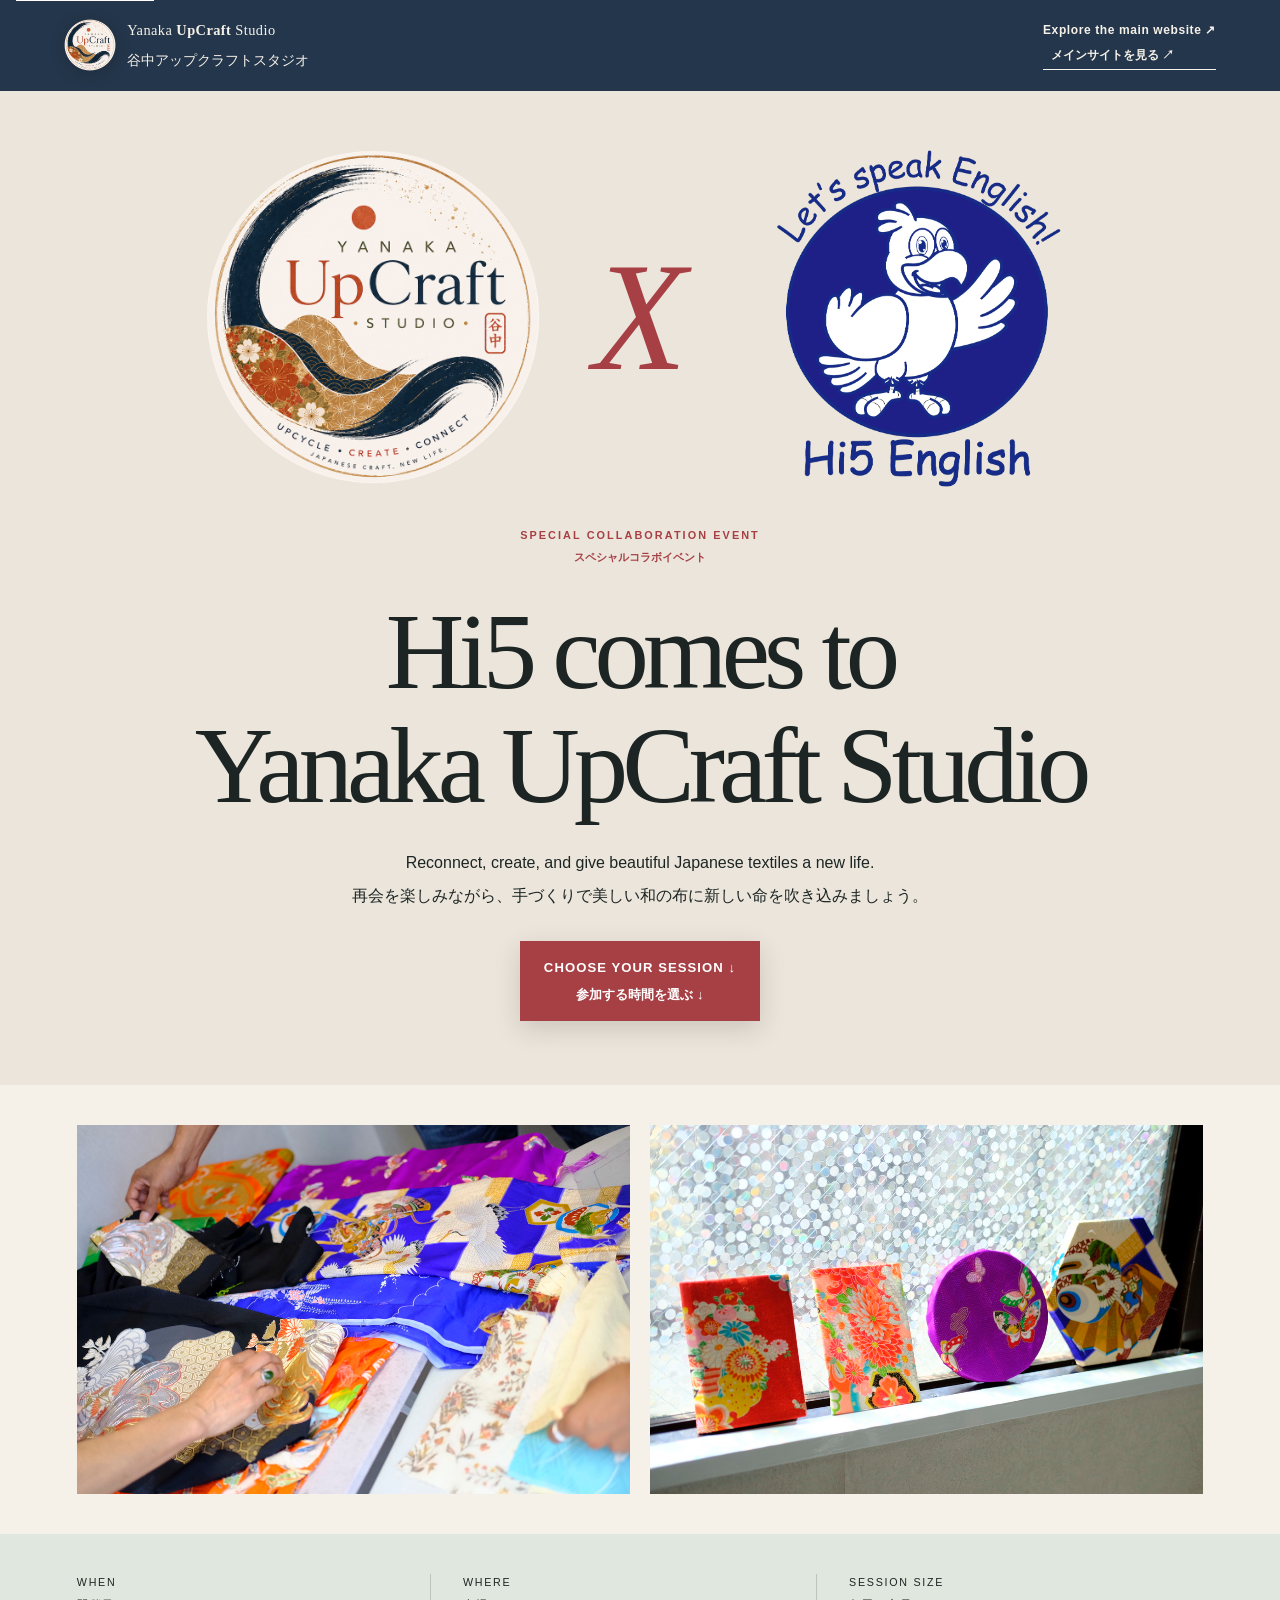
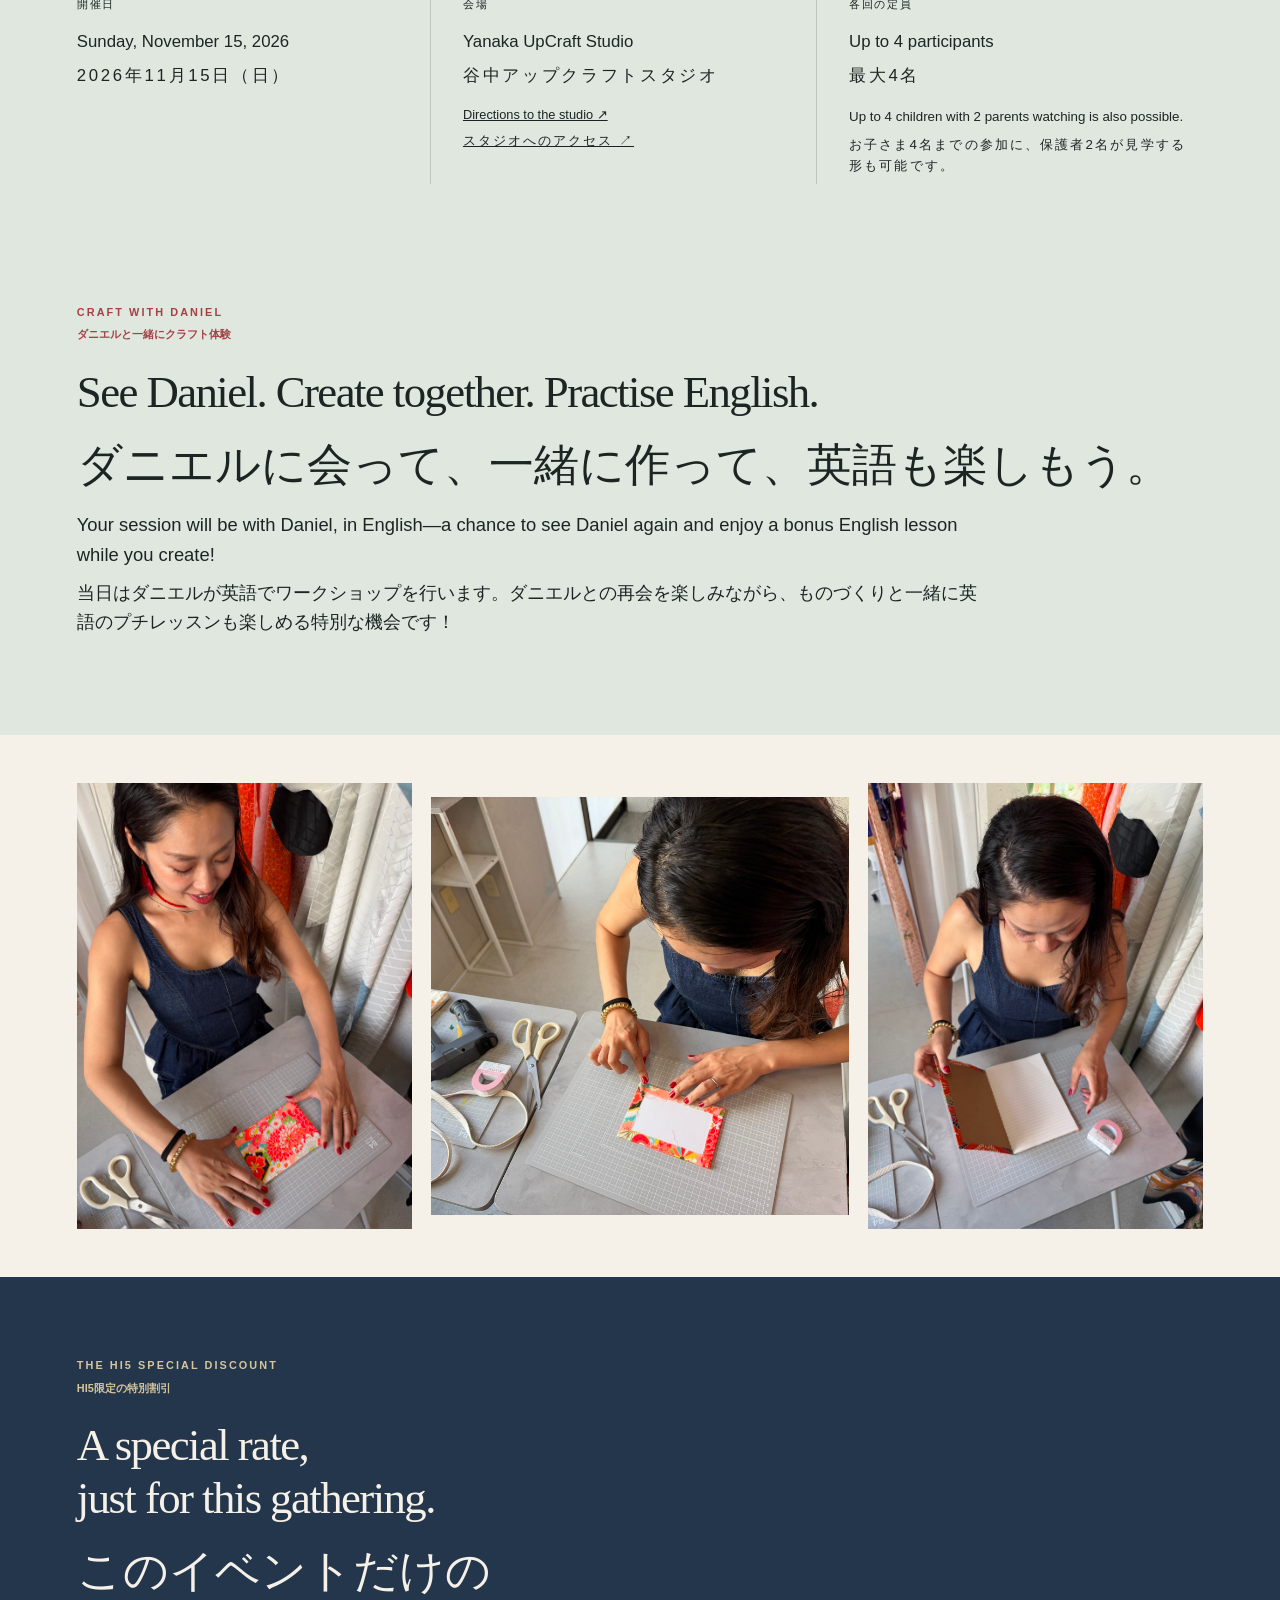
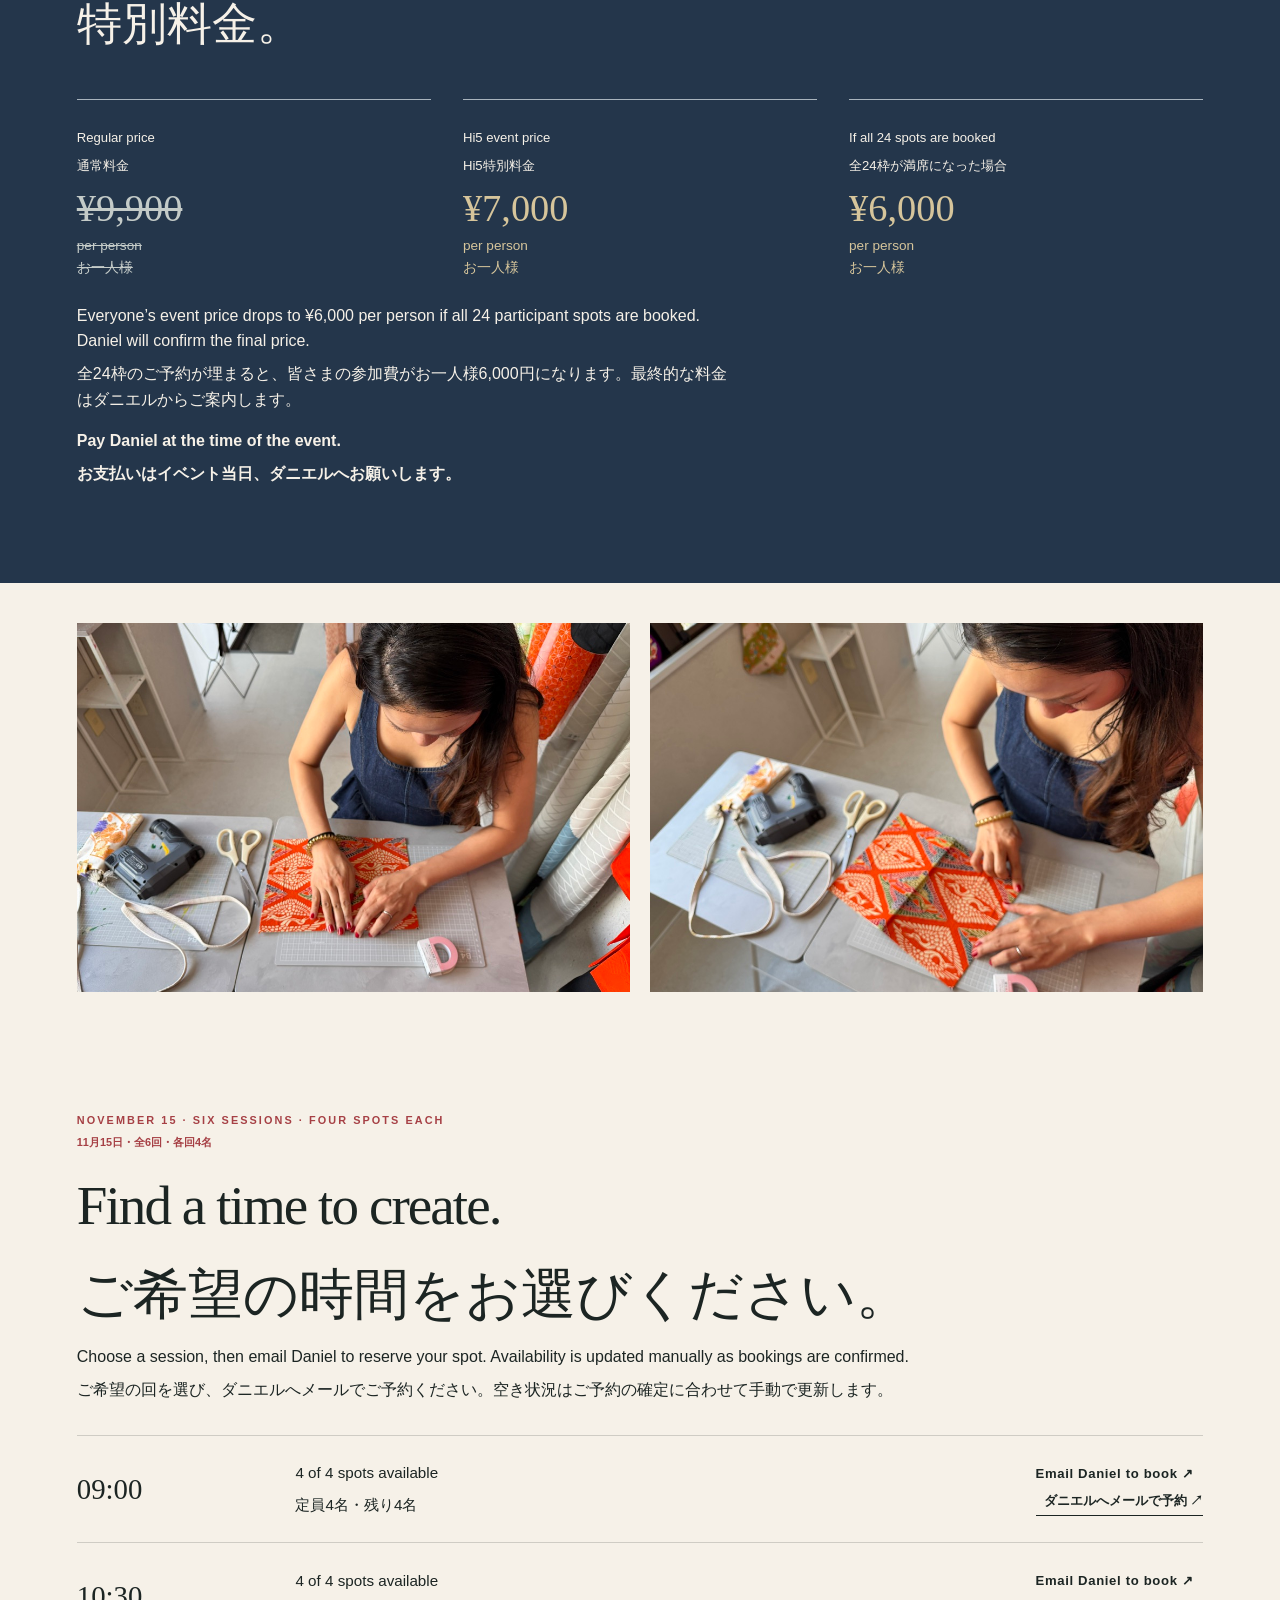
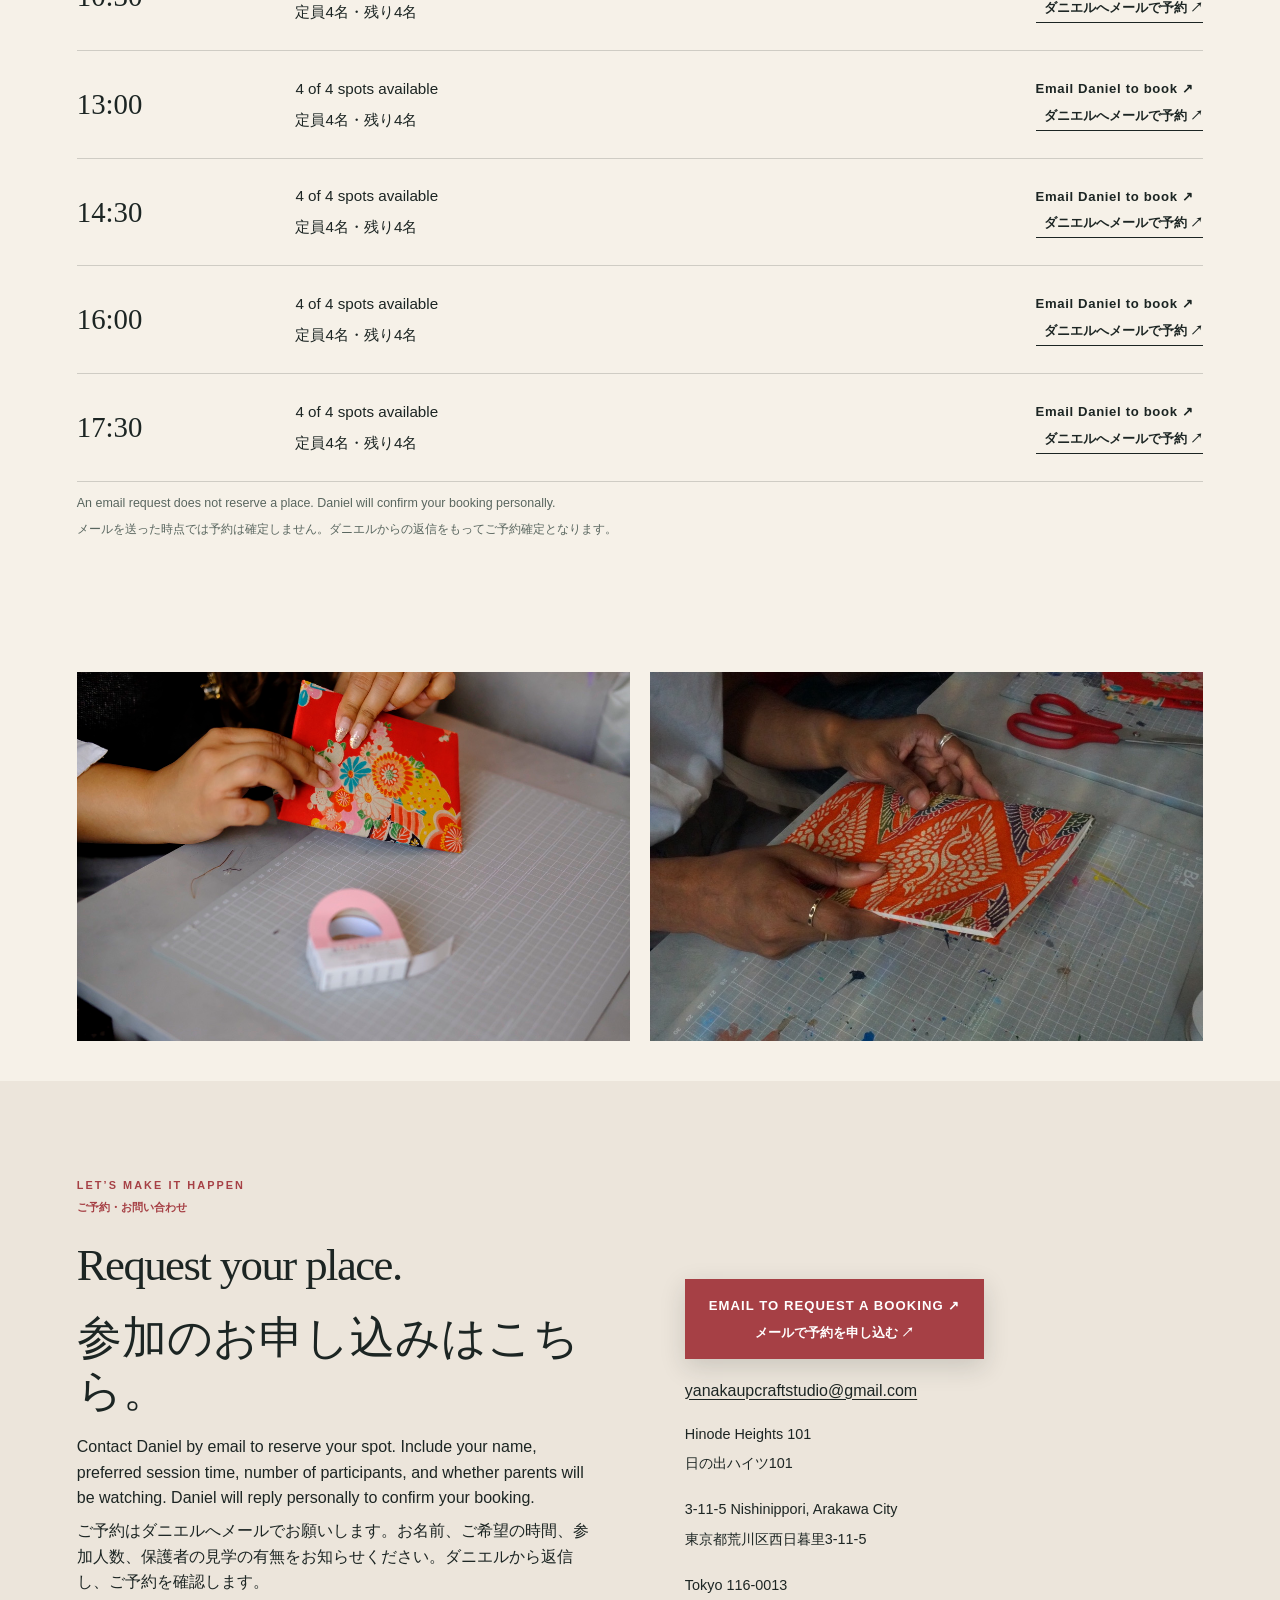
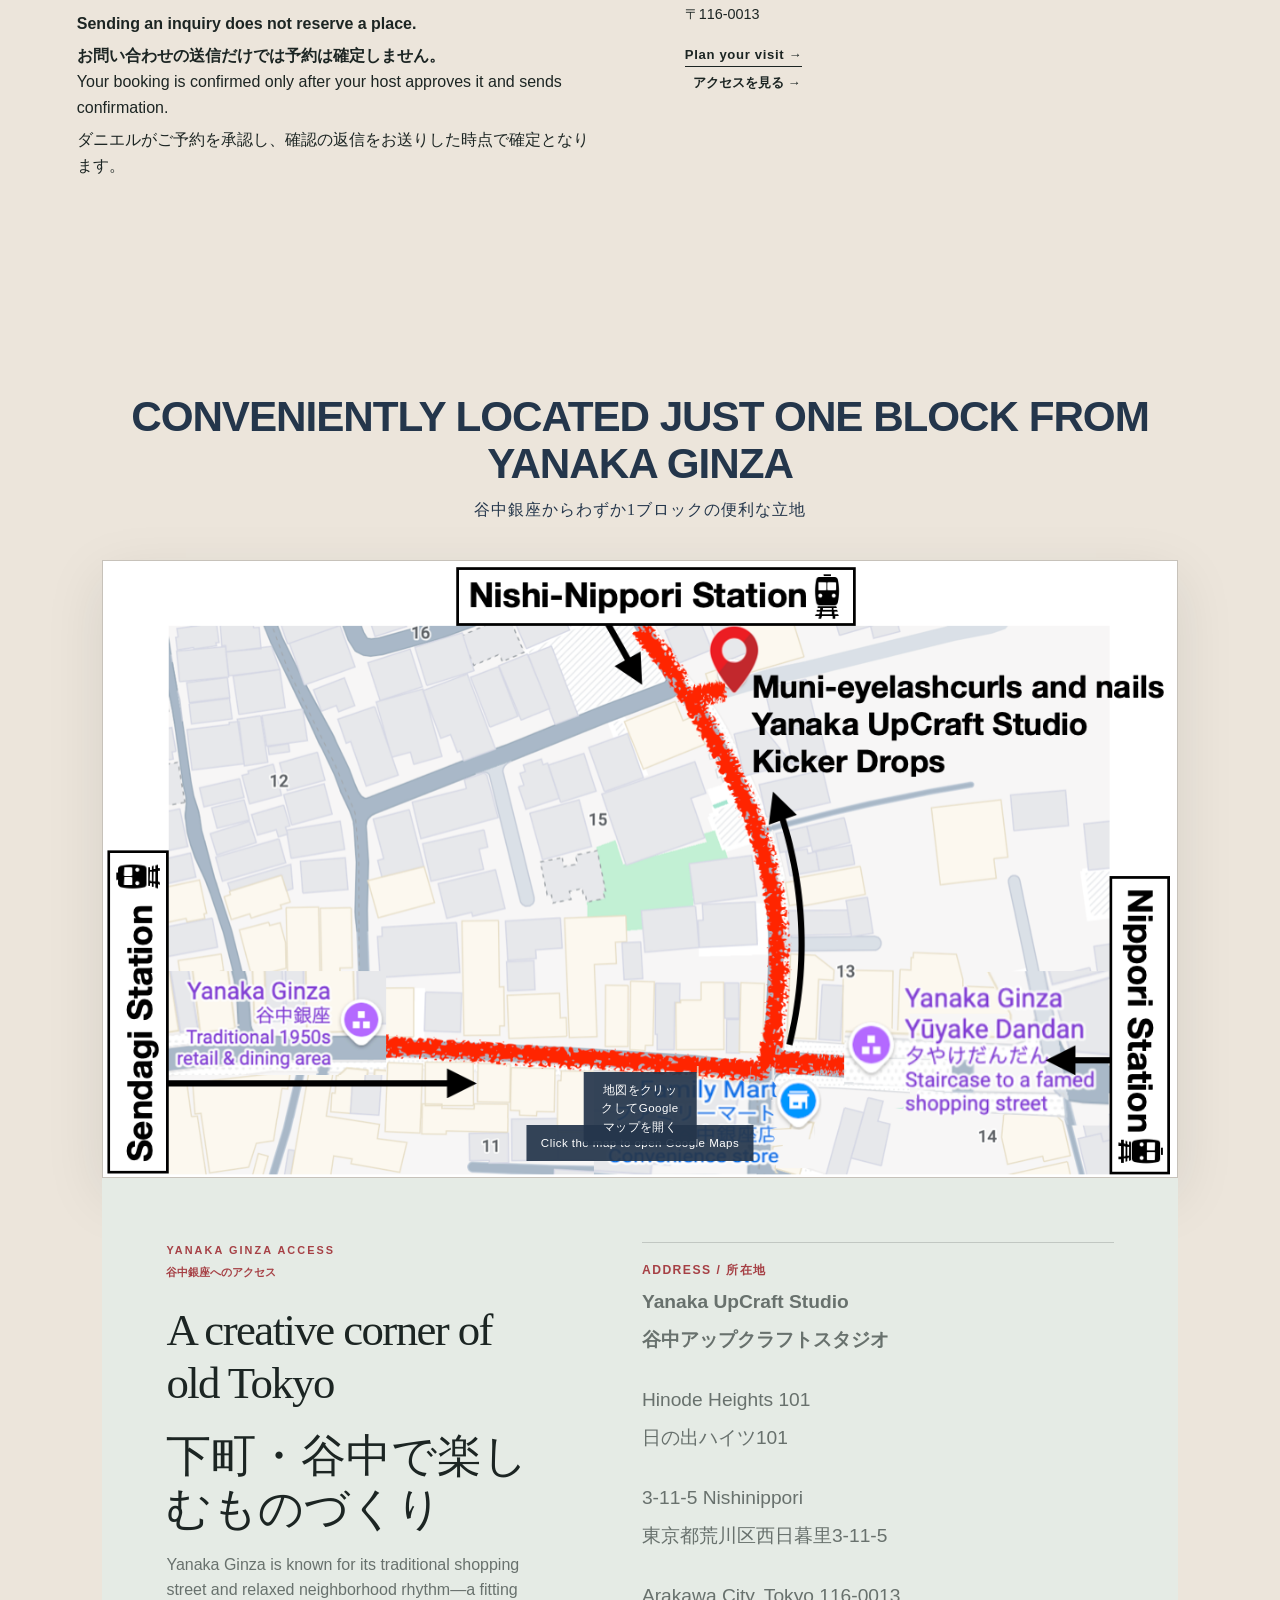
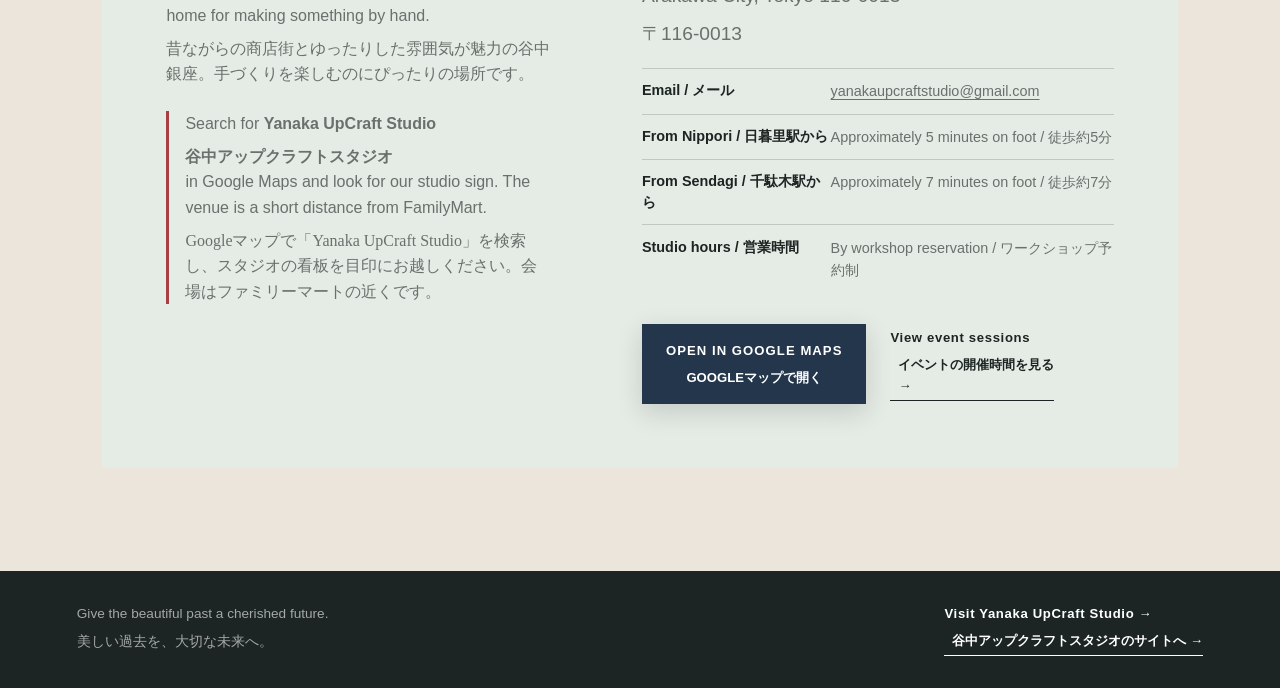
==== hi5/index.html @ a27f3206 "Add unlisted bilingual Hi5 collaboration event page" ====
<!doctype html>
<html lang="en">
<head>
<meta charset="utf-8"><meta name="viewport" content="width=device-width,initial-scale=1">
<meta name="robots" content="noindex, follow"><meta name="referrer" content="same-origin">
<title>Hi5 comes to Yanaka UpCraft Studio | Special Collaboration Event</title>
<meta name="description" content="A special school craft gathering at Yanaka UpCraft Studio. Contact the studio to request a place.">
<link rel="icon" href="../favicon.png"><link rel="stylesheet" href="../css/style.css"><link rel="stylesheet" href="event.css">
</head>
<body>
<a class="skip-link" href="#main">Skip to content<span class="translation" lang="ja">本文へ移動</span></a>
<header class="event-header"><a class="brand" href="../"><img class="brand-logo" src="../images/yanaka-upcraft-logo-circle.png" alt=""><span>Yanaka <strong>UpCraft</strong> Studio<span class="translation" lang="ja">谷中アップクラフトスタジオ</span></span></a><a class="text-link" href="../">Explore the main website ↗<span class="translation" lang="ja">メインサイトを見る ↗</span></a></header>
<main id="main">
<section class="collaboration" aria-labelledby="event-title">
<div class="collaboration-logos" aria-label="Hi5 in collaboration with Yanaka UpCraft Studio"><img src="../images/yanaka-upcraft-logo-circle.png" alt="Yanaka UpCraft Studio / 谷中アップクラフトスタジオ"><span class="collaboration-x" aria-label="in collaboration with / コラボレーション">X</span><div class="hi5-logo-frame"><img src="hi5-logo.png" alt="Hi5 English / Hi5英会話"></div></div>
<p class="eyebrow">Special Collaboration Event<span class="translation" lang="ja">スペシャルコラボイベント</span></p><h1 id="event-title">Hi5 comes to<br>Yanaka UpCraft Studio</h1><p>Reconnect, create, and give beautiful Japanese textiles a new life.<span class="translation" lang="ja">再会を楽しみながら、手づくりで美しい和の布に新しい命を吹き込みましょう。</span></p><a class="button" href="#sessions">Choose your session ↓<span class="translation" lang="ja">参加する時間を選ぶ ↓</span></a>
</section>
<div class="workshop-photo-band opening-photos"><figure><img src="photos/workshop-7.jpg" alt="Choosing from colorful Japanese textiles / 色とりどりの和の布を選ぶ様子" loading="lazy" width="1086" height="724"></figure><figure><img src="photos/workshop-6.jpg" alt="Finished colorful fabric crafts displayed by the window / 窓辺に並ぶ色鮮やかな布の作品" loading="lazy" width="1086" height="724"></figure></div><section class="event-details" aria-label="Event details"><div><span>When<span class="translation" lang="ja">開催日</span></span><strong><time datetime="2026-11-15">Sunday, November 15, 2026<span class="translation" lang="ja">2026年11月15日（日）</span></time></strong></div><div><span>Where<span class="translation" lang="ja">会場</span></span><strong>Yanaka UpCraft Studio<span class="translation" lang="ja">谷中アップクラフトスタジオ</span></strong><a href="#visit">Directions to the studio ↗<span class="translation" lang="ja">スタジオへのアクセス ↗</span></a></div><div><span>Session size<span class="translation" lang="ja">各回の定員</span></span><strong>Up to 4 participants<span class="translation" lang="ja">最大4名</span></strong><small>Up to 4 children with 2 parents watching is also possible.<span class="translation" lang="ja">お子さま4名までの参加に、保護者2名が見学する形も可能です。</span></small></div></section>
<section class="daniel-session"><p class="eyebrow">Craft with Daniel<span class="translation" lang="ja">ダニエルと一緒にクラフト体験</span></p><h2>See Daniel. Create together. Practise English.<span class="translation" lang="ja">ダニエルに会って、一緒に作って、英語も楽しもう。</span></h2><p>Your session will be with Daniel, in English—a chance to see Daniel again and enjoy a bonus English lesson while you create!<span class="translation" lang="ja">当日はダニエルが英語でワークショップを行います。ダニエルとの再会を楽しみながら、ものづくりと一緒に英語のプチレッスンも楽しめる特別な機会です！</span></p></section>
<div class="workshop-photo-band making-photos"><figure><img src="photos/workshop-1.jpg" alt="Guest smoothing colorful kimono fabric / 色鮮やかな着物の布を整える参加者" loading="lazy" width="768" height="1024"></figure><figure><img src="photos/workshop-2.jpg" alt="Wrapping a notebook cover with kimono fabric / 着物の布でノートの表紙を包む様子" loading="lazy" width="1086" height="724"></figure><figure><img src="photos/workshop-3.jpg" alt="Opening a handmade fabric-covered notebook / 手づくりの布張りノートを開く様子" loading="lazy" width="768" height="1024"></figure></div><section class="event-offer"><p class="eyebrow">The Hi5 special discount<span class="translation" lang="ja">Hi5限定の特別割引</span></p><h2>A special rate,<br>just for this gathering.<span class="translation" lang="ja">このイベントだけの<br>特別料金。</span></h2><div class="price-options"><div><span>Regular price<span class="translation" lang="ja">通常料金</span></span><p class="regular-price">¥9,900 <small>per person<span class="translation" lang="ja">お一人様</span></small></p></div><div><span>Hi5 event price<span class="translation" lang="ja">Hi5特別料金</span></span><p class="offer-value">¥7,000 <small>per person<span class="translation" lang="ja">お一人様</span></small></p></div><div><span>If all 24 spots are booked<span class="translation" lang="ja">全24枠が満席になった場合</span></span><p class="offer-value">¥6,000 <small>per person<span class="translation" lang="ja">お一人様</span></small></p></div></div><p>Everyone’s event price drops to ¥6,000 per person if all 24 participant spots are booked. Daniel will confirm the final price.<span class="translation" lang="ja">全24枠のご予約が埋まると、皆さまの参加費がお一人様6,000円になります。最終的な料金はダニエルからご案内します。</span></p><p><strong>Pay Daniel at the time of the event.<span class="translation" lang="ja">お支払いはイベント当日、ダニエルへお願いします。</span></strong></p></section>
<div class="workshop-photo-band process-photos"><figure><img src="photos/workshop-4.jpg" alt="Working with orange patterned Japanese fabric / オレンジ色の和柄の布で制作する様子" loading="lazy" width="1086" height="724"></figure><figure><img src="photos/workshop-5.jpg" alt="Folding patterned fabric over a notebook cover / ノートの表紙に和柄の布を折り込む様子" loading="lazy" width="1086" height="724"></figure></div><section class="event-sessions" id="sessions" aria-labelledby="sessions-title"><p class="eyebrow">November 15 · Six sessions · Four spots each<span class="translation" lang="ja">11月15日・全6回・各回4名</span></p><h2 id="sessions-title">Find a time to create.<span class="translation" lang="ja">ご希望の時間をお選びください。</span></h2><p>Choose a session, then email Daniel to reserve your spot. Availability is updated manually as bookings are confirmed.<span class="translation" lang="ja">ご希望の回を選び、ダニエルへメールでご予約ください。空き状況はご予約の確定に合わせて手動で更新します。</span></p><div id="event-schedule" class="event-slot-list" aria-live="polite"><p>Loading session availability…<span class="translation" lang="ja">空き状況を読み込み中…</span></p></div><noscript><p>Sessions: 9:00, 10:30, 13:00, 14:30, 16:00 and 17:30. Maximum 4 participants per session. Email Daniel for current availability.<span class="translation" lang="ja">開催時間：9:00、10:30、13:00、14:30、16:00、17:30。各回最大4名。最新の空き状況はダニエルへメールでお問い合わせください。</span></p></noscript><p class="small">An email request does not reserve a place. Daniel will confirm your booking personally.<span class="translation" lang="ja">メールを送った時点では予約は確定しません。ダニエルからの返信をもってご予約確定となります。</span></p></section>
<div class="workshop-photo-band finished-photos"><figure><img src="photos/workshop-8.jpg" alt="Finishing a red floral fabric-covered notebook / 赤い花柄の布張りノートを仕上げる様子" loading="lazy" width="1086" height="724"></figure><figure><img src="photos/workshop-9.jpg" alt="Holding a finished orange patterned notebook / 完成したオレンジ色の和柄ノート" loading="lazy" width="1086" height="724"></figure></div><section class="event-contact" id="contact"><div><p class="eyebrow">Let’s make it happen<span class="translation" lang="ja">ご予約・お問い合わせ</span></p><h2>Request your place.<span class="translation" lang="ja">参加のお申し込みはこちら。</span></h2><p>Contact Daniel by email to reserve your spot. Include your name, preferred session time, number of participants, and whether parents will be watching. Daniel will reply personally to confirm your booking.<span class="translation" lang="ja">ご予約はダニエルへメールでお願いします。お名前、ご希望の時間、参加人数、保護者の見学の有無をお知らせください。ダニエルから返信し、ご予約を確認します。</span></p><p><strong>Sending an inquiry does not reserve a place.<span class="translation" lang="ja">お問い合わせの送信だけでは予約は確定しません。</span></strong> Your booking is confirmed only after your host approves it and sends confirmation.<span class="translation" lang="ja">ダニエルがご予約を承認し、確認の返信をお送りした時点で確定となります。</span></p></div><div class="contact-box"><a class="button" id="booking-email" href="mailto:yanakaupcraftstudio@gmail.com?subject=School%20event%20booking%20inquiry&body=Name%3A%0ASchool%20connection%3A%0ANumber%20of%20attendees%3A%0AQuestions%3A">Email to request a booking ↗<span class="translation" lang="ja">メールで予約を申し込む ↗</span></a><a class="email-address" href="mailto:yanakaupcraftstudio@gmail.com">yanakaupcraftstudio@gmail.com</a><p>Hinode Heights 101<span class="translation" lang="ja">日の出ハイツ101</span><br>3-11-5 Nishinippori, Arakawa City<span class="translation" lang="ja">東京都荒川区西日暮里3-11-5</span><br>Tokyo 116-0013<span class="translation" lang="ja">〒116-0013</span></p><a class="text-link" href="../#visit">Plan your visit →<span class="translation" lang="ja">アクセスを見る →</span></a></div></section>
    <section class="visit section" id="visit">
      <div class="location-callout"><strong>Conveniently located just one block from Yanaka Ginza</strong><span lang="ja">谷中銀座からわずか1ブロックの便利な立地</span></div>
      <figure class="access-map"><a href="https://maps.app.goo.gl/iifubuPrYhz1hNJP9" target="_blank" rel="noopener"><img src="../images/yanaka-ginza-access-map-print.png" alt="Full walking map from Nishi-Nippori, Nippori, and Sendagi stations to Yanaka UpCraft Studio near Yanaka Ginza"><span>Click the map to open Google Maps<span class="translation" lang="ja">地図をクリックしてGoogleマップを開く</span></span></a></figure>
      <div class="visit-copy"><div><p class="eyebrow">Yanaka Ginza access <span class="eyebrow-jp" lang="ja">谷中銀座へのアクセス</span></p><h2>A creative corner of old Tokyo<span class="translation" lang="ja">下町・谷中で楽しむものづくり</span></h2><p>Yanaka Ginza is known for its traditional shopping street and relaxed neighborhood rhythm—a fitting home for making something by hand.<span class="translation" lang="ja">昔ながらの商店街とゆったりした雰囲気が魅力の谷中銀座。手づくりを楽しむのにぴったりの場所です。</span></p><p class="arrival-note">Search for <strong>Yanaka UpCraft Studio<span class="translation" lang="ja">谷中アップクラフトスタジオ</span></strong> in Google Maps and look for our studio sign. The venue is a short distance from FamilyMart.<span class="jp-text" lang="ja">Googleマップで「Yanaka UpCraft Studio」を検索し、スタジオの看板を目印にお越しください。会場はファミリーマートの近くです。</span></p></div><div><dl><div class="address-row"><dt>Address / 所在地</dt><dd><a href="https://maps.app.goo.gl/iifubuPrYhz1hNJP9" target="_blank" rel="noopener"><strong>Yanaka UpCraft Studio<span class="translation" lang="ja">谷中アップクラフトスタジオ</span></strong><br>Hinode Heights 101<span class="translation" lang="ja">日の出ハイツ101</span><br>3-11-5 Nishinippori<span class="translation" lang="ja">東京都荒川区西日暮里3-11-5</span><br>Arakawa City, Tokyo 116-0013<span class="translation" lang="ja">〒116-0013</span></a></dd></div><div><dt>Email / メール</dt><dd><a class="email-address" href="mailto:yanakaupcraftstudio@gmail.com">yanakaupcraftstudio@gmail.com</a></dd></div><div><dt>From Nippori / 日暮里駅から</dt><dd>Approximately 5 minutes on foot / 徒歩約5分</dd></div><div><dt>From Sendagi / 千駄木駅から</dt><dd>Approximately 7 minutes on foot / 徒歩約7分</dd></div><div><dt>Studio hours / 営業時間</dt><dd>By workshop reservation / ワークショップ予約制</dd></div></dl><div class="visit-actions"><a class="button map-button" href="https://maps.app.goo.gl/iifubuPrYhz1hNJP9" target="_blank" rel="noopener">Open in Google Maps<span class="translation" lang="ja">Googleマップで開く</span></a><a class="text-link" href="#sessions">View event sessions<span class="translation" lang="ja">イベントの開催時間を見る</span> <span>→</span></a></div></div></div>
    </section>

</main>
<footer class="event-footer"><p>Give the beautiful past a cherished future.<span class="translation" lang="ja">美しい過去を、大切な未来へ。</span></p><a class="text-link" href="../">Visit Yanaka UpCraft Studio →<span class="translation" lang="ja">谷中アップクラフトスタジオのサイトへ →</span></a></footer>
<script src="details.js"></script>
</body></html>
---- css/style.css ----
:root{--ink:#25302c;--forest:#23362f;--paper:#f4efe5;--cream:#fbf8f1;--persimmon:#b94c32;--gold:#b59250;--line:rgba(37,48,44,.18);--serif:"Noto Serif JP",Georgia,serif;--sans:"DM Sans",Arial,sans-serif}*{box-sizing:border-box}html{scroll-behavior:smooth}body{margin:0;background:var(--cream);color:var(--ink);font-family:var(--sans);line-height:1.6}a{color:inherit;text-decoration:none}img{max-width:100%}.skip-link{position:fixed;left:1rem;top:-5rem;background:#fff;padding:.7rem 1rem;z-index:100}.skip-link:focus{top:1rem}.site-header{height:84px;padding:0 clamp(1.25rem,4vw,4.5rem);display:flex;align-items:center;justify-content:space-between;position:absolute;width:100%;z-index:10;color:#fff;border-bottom:1px solid rgba(255,255,255,.22)}.site-header.scrolled{position:fixed;background:rgba(35,54,47,.96);backdrop-filter:blur(10px);height:68px}.brand{display:flex;align-items:center;gap:.7rem;font-family:var(--serif);letter-spacing:.03em}.brand-mark{display:grid;place-items:center;width:36px;height:36px;border:1px solid currentColor;border-radius:50%;font-size:.9rem}.brand strong{font-weight:600}.site-nav{display:flex;align-items:center;gap:clamp(1rem,2.4vw,2.5rem);font-size:.82rem;letter-spacing:.05em}.site-nav>a:not(.button):hover{opacity:.7}.menu-button{display:none;background:none;border:1px solid rgba(255,255,255,.6);color:#fff;padding:.55rem .8rem;font:inherit}.button{display:inline-flex;align-items:center;justify-content:center;background:var(--persimmon);color:#fff;padding:1rem 1.5rem;border:0;font-size:.82rem;font-weight:600;letter-spacing:.08em;text-transform:uppercase;transition:.2s}.button:hover{background:#9f3d28;transform:translateY(-2px)}.button-small{padding:.7rem 1rem}.hero{min-height:760px;height:100vh;max-height:980px;background:var(--forest);color:#fff;display:grid;grid-template-columns:53% 47%;position:relative;overflow:hidden}.hero-art{background:linear-gradient(145deg,rgba(27,51,43,.12),rgba(25,37,32,.44)),repeating-linear-gradient(45deg,#977a63 0,#977a63 2px,#a4876f 2px,#a4876f 5px);display:grid;place-items:center;color:rgba(255,255,255,.7);text-align:center;letter-spacing:.1em;text-transform:uppercase}.hero-art small{font-size:.65rem}.hero-copy{display:flex;flex-direction:column;justify-content:center;padding:8rem clamp(3rem,6vw,8rem) 4rem clamp(2rem,5vw,6rem);position:relative}.hero-copy:before{content:"";position:absolute;width:240px;height:240px;border:1px solid rgba(255,255,255,.12);border-radius:50%;right:-60px;top:20%}.eyebrow{text-transform:uppercase;letter-spacing:.19em;font-size:.68rem;font-weight:600;color:var(--persimmon);margin:0 0 1.4rem}.hero .eyebrow{color:#d8b378}.hero h1{font:500 clamp(3rem,5vw,5.8rem)/1.1 var(--serif);letter-spacing:-.04em;margin:0 0 2rem}.hero h1 em{font-style:normal;color:#d8b378}.hero-intro{font-size:clamp(1rem,1.3vw,1.2rem);max-width:540px;color:rgba(255,255,255,.75);margin:0 0 2.2rem}.button-row{display:flex;align-items:center;gap:2rem;flex-wrap:wrap}.text-link{font-size:.82rem;font-weight:600;letter-spacing:.05em;border-bottom:1px solid currentColor;padding-bottom:.25rem}.text-link span{margin-left:.5rem}.hero-note{font-size:.7rem;letter-spacing:.06em;color:rgba(255,255,255,.55);margin-top:2rem}.vertical-type{position:absolute;right:1.2rem;bottom:2.2rem;writing-mode:vertical-rl;letter-spacing:.3em;font-family:var(--serif);font-size:.7rem;color:rgba(255,255,255,.45)}.section{padding:clamp(5rem,10vw,9rem) clamp(1.25rem,8vw,9rem)}h2{font:500 clamp(2.3rem,4.3vw,4.6rem)/1.18 var(--serif);letter-spacing:-.035em;margin:0}h3{font:500 1.45rem/1.3 var(--serif)}.intro{display:grid;grid-template-columns:1.15fr .85fr;gap:clamp(3rem,8vw,9rem);background:var(--paper)}.prose{padding-top:2rem;font-size:1.05rem;color:#52605a}.prose p{margin:0 0 1.4rem}.section-heading{display:flex;justify-content:space-between;align-items:end;gap:4rem;margin-bottom:4rem}.section-heading>p{max-width:430px;color:#66706c}.workshops{background:var(--cream)}.card-grid{display:grid;grid-template-columns:1fr 1fr;gap:2rem}.workshop-card{border:1px solid var(--line);background:#fff}.card-image{height:300px;background:repeating-linear-gradient(135deg,#c2a682 0,#c2a682 3px,#b69b77 3px,#b69b77 7px);display:grid;place-items:center;color:rgba(255,255,255,.9);text-transform:uppercase;letter-spacing:.15em;font-size:.7rem;position:relative}.image-two{background:repeating-linear-gradient(45deg,#59685f 0,#59685f 3px,#526158 3px,#526158 7px)}.card-image b{position:absolute;top:1rem;right:1rem;background:var(--persimmon);padding:.45rem .7rem;font-weight:500}.card-body{padding:2rem}.card-number{color:var(--persimmon);font-size:.7rem}.card-body h3{margin:.5rem 0 1rem}.card-body>p:not(.card-number){color:#65706b}.card-body ul{list-style:none;padding:0;margin:1.5rem 0 2rem;border-top:1px solid var(--line)}.card-body li{padding:.65rem 0;border-bottom:1px solid var(--line);font-size:.85rem}.content-note{text-align:center;font-size:.72rem;color:#7f8783;margin:2rem 0 0}.values{background:var(--forest);color:#fff;display:grid;grid-template-columns:repeat(3,1fr);gap:0;padding-top:5rem;padding-bottom:5rem}.values>div{padding:0 clamp(1.5rem,4vw,4rem);border-right:1px solid rgba(255,255,255,.18)}.values>div:last-child{border:0}.values span{font-family:var(--serif);color:#d8b378}.values h3{margin:1rem 0 .6rem}.values p{color:rgba(255,255,255,.62);font-size:.88rem}.gallery{background:var(--paper)}.gallery-grid{display:grid;grid-template-columns:1.15fr .85fr 1fr;grid-template-rows:220px 220px;gap:1rem}.gallery-item{display:grid;place-items:center;background:#b59672;color:rgba(255,255,255,.75);text-transform:uppercase;letter-spacing:.12em;font-size:.65rem}.gallery-item.tall{grid-row:span 2;background:#6f5145}.gallery-item.dark{background:#384b42}.gallery-item.light{background:#cbbda4;color:#fff}.gallery-item.wide{grid-column:span 1;background:#8c7568}.quote-band{padding:6rem 2rem;text-align:center;background:var(--persimmon);color:#fff}.quote-band p{font:400 clamp(1.8rem,3vw,3.3rem)/1.5 var(--serif);margin:0 0 1rem}.quote-band span{font-size:.7rem;letter-spacing:.1em;text-transform:uppercase;opacity:.7}.faq{display:grid;grid-template-columns:.75fr 1.25fr;gap:clamp(3rem,8vw,9rem)}.faq-intro{color:#68716d;max-width:380px;margin:2rem 0}.accordion details{border-top:1px solid var(--line)}.accordion details:last-child{border-bottom:1px solid var(--line)}summary{list-style:none;cursor:pointer;padding:1.5rem 2.4rem 1.5rem 0;font-family:var(--serif);font-size:1.05rem;position:relative}summary::-webkit-details-marker{display:none}summary span:before,summary span:after{content:"";position:absolute;right:.3rem;top:50%;width:14px;height:1px;background:var(--ink)}summary span:after{transform:rotate(90deg)}details[open] summary span:after{transform:rotate(0)}details p{margin:0;padding:0 3rem 1.6rem 0;color:#68716d;font-size:.9rem}.visit{display:grid;grid-template-columns:1.2fr .8fr;padding-top:0;gap:0}.map-placeholder{min-height:500px;background-color:#cfc9b9;background-image:linear-gradient(30deg,rgba(255,255,255,.3) 12%,transparent 12.5%,transparent 87%,rgba(255,255,255,.3) 87.5%),linear-gradient(150deg,rgba(255,255,255,.3) 12%,transparent 12.5%,transparent 87%,rgba(255,255,255,.3) 87.5%);background-size:80px 140px;display:flex;flex-direction:column;align-items:center;justify-content:center;text-align:center;color:#5f655f}.map-placeholder span{text-transform:uppercase;letter-spacing:.15em}.map-placeholder small{max-width:260px;margin-top:.6rem}.visit-copy{background:var(--paper);padding:clamp(3rem,6vw,6rem)}.visit-copy h2{font-size:clamp(2.1rem,3.3vw,3.8rem)}.visit-copy>p:not(.eyebrow){color:#68716d}.visit-copy dl{margin:2rem 0}.visit-copy dl div{display:grid;grid-template-columns:1fr 1.4fr;padding:.7rem 0;border-top:1px solid var(--line);font-size:.82rem}.visit-copy dt{font-weight:600}.visit-copy dd{margin:0;color:#68716d}.booking{background:var(--forest);color:#fff;padding:clamp(5rem,9vw,9rem) clamp(1.25rem,8vw,9rem);display:grid;grid-template-columns:1.25fr .75fr;gap:5rem;align-items:center}.booking .eyebrow{color:#d8b378}.booking h2{font-size:clamp(2.8rem,5vw,5.5rem)}.booking>div:last-child p{color:rgba(255,255,255,.7);font-size:1.1rem}.button-light{background:#fff;color:var(--forest);margin:1rem 0}.button-light:hover{background:var(--paper)}.booking small{display:block;color:rgba(255,255,255,.45)}footer{background:#17251f;color:#fff;padding:4rem clamp(1.25rem,8vw,9rem) 2rem;display:grid;grid-template-columns:1.5fr 1fr 1fr;gap:3rem;position:relative}.brand-footer{align-self:start}.footer-links{display:grid;gap:.5rem;font-size:.85rem}.footer-links a:hover{color:#d8b378}.copyright{grid-column:1/-1;border-top:1px solid rgba(255,255,255,.15);padding-top:1.5rem;font-size:.68rem;color:rgba(255,255,255,.45)}footer p{color:rgba(255,255,255,.6);font-size:.85rem;margin:0}
@media(max-width:850px){.site-header{height:70px}.menu-button{display:block}.site-nav{display:none;position:absolute;top:70px;left:0;right:0;background:var(--forest);padding:1.5rem;flex-direction:column;align-items:stretch}.site-nav.open{display:flex}.hero{height:auto;max-height:none;min-height:0;grid-template-columns:1fr;padding-top:70px}.hero-art{height:48vh;min-height:360px;grid-row:1}.hero-copy{padding:4rem 1.5rem 5rem}.vertical-type{display:none}.intro,.faq,.visit,.booking{grid-template-columns:1fr}.section-heading{display:block}.section-heading>p{margin-top:1.5rem}.card-grid{grid-template-columns:1fr}.values{grid-template-columns:1fr}.values>div{border-right:0;border-bottom:1px solid rgba(255,255,255,.18);padding:2rem 0}.gallery-grid{grid-template-columns:1fr 1fr;grid-template-rows:220px 180px 180px}.gallery-item.tall{grid-row:span 2}.gallery-item.wide{grid-column:span 2}.visit-copy{grid-row:1}.map-placeholder{min-height:380px}.booking{gap:2rem}footer{grid-template-columns:1fr 1fr}.brand-footer,.copyright{grid-column:1/-1}}
@media(max-width:520px){h2{font-size:2.25rem}.hero h1{font-size:3rem}.section{padding:4.5rem 1.25rem}.hero-art{min-height:300px}.card-image{height:230px}.gallery-grid{display:grid;grid-template-columns:1fr;grid-template-rows:repeat(5,230px)}.gallery-item.tall,.gallery-item.wide{grid-row:auto;grid-column:auto}.quote-band{padding:4rem 1.2rem}.visit{padding:0}.booking{padding:4.5rem 1.25rem}.booking h2{font-size:2.7rem}footer{grid-template-columns:1fr}.copyright{grid-column:1}.button-row{align-items:flex-start;flex-direction:column}.button{width:100%}}
@media(prefers-reduced-motion:reduce){html{scroll-behavior:auto}*{transition:none!important}}

/* Cobalt Garden brand system — inspired by the studio's bright kimono collection. */
:root{--ink:#17233d;--forest:#1455c5;--paper:#fff3d9;--cream:#fff8ea;--persimmon:#f4511e;--green:#18a45b;--gold:#c79a32;--purple:#70259b;--line:rgba(23,35,61,.18)}
.site-header.scrolled{background:rgba(20,85,197,.96)}
.brand-mark{background:rgba(255,255,255,.1)}
.button{box-shadow:0 8px 24px rgba(78,34,17,.18)}
.button:hover{background:#d93f12}
.hero-art{background-image:linear-gradient(145deg,rgba(20,85,197,.03),rgba(23,35,61,.2)),url("../images/kimono-hero.jpg");background-size:cover;background-position:center 48%}
.hero-copy{background:linear-gradient(145deg,#1455c5,#173f9c)}
.hero-copy:before{width:420px;height:420px;border:0;border-radius:0;background:url("../images/kimono-seasonal-art.jpg") center/contain no-repeat;opacity:.07;right:-120px;top:12%;transform:none}
.hero .eyebrow{color:#ffd75a}.hero h1 em{color:#ffb32c}.hero-intro{color:rgba(255,255,255,.84)}.hero-note{color:rgba(255,255,255,.68)}
.motif-section{position:relative;overflow:hidden}.motif-section:after{content:"";position:absolute;width:min(52vw,720px);aspect-ratio:1.4;right:-12%;bottom:-12%;background:url("../images/kimono-seasonal-art.jpg") center/contain no-repeat;opacity:.065;pointer-events:none}
.intro>div,.intro>.prose{position:relative;z-index:1}
.workshop-card{border-color:rgba(20,85,197,.18);box-shadow:0 12px 40px rgba(23,35,61,.07)}
.card-image{background-size:cover;background-position:center;color:transparent}
.image-one{background-image:linear-gradient(rgba(23,35,61,.05),rgba(23,35,61,.12)),url("../images/kimono-hands.jpg")}
.image-two{background-image:linear-gradient(rgba(23,35,61,.03),rgba(23,35,61,.1)),url("../images/kimono-orange.jpg");background-position:center 58%}
.card-image b{color:#fff}
.values{background:var(--green)}.values span{color:#ffe08a}
.gallery{background:linear-gradient(135deg,#fff3d9,#fff8ea)}
.gallery-item{overflow:hidden;margin:0;background:var(--forest)}.gallery-item img{width:100%;height:100%;object-fit:cover;display:block;transition:transform .5s ease}.gallery-item:hover img{transform:scale(1.035)}
.quote-band{background:linear-gradient(120deg,#f4511e,#ff6a29);position:relative;overflow:hidden}.quote-band:after{content:"";position:absolute;inset:-40% -8% auto auto;width:520px;height:520px;background:url("../images/kimono-seasonal-art.jpg") center/contain no-repeat;opacity:.07}
.visit-copy{background:#eef8ef}.booking{background:linear-gradient(135deg,#1455c5 0%,#1455c5 66%,#18a45b 66%,#18a45b 100%);position:relative;overflow:hidden}.booking:after{content:"";position:absolute;width:520px;height:380px;right:-120px;bottom:-80px;background:url("../images/kimono-seasonal-art.jpg") center/contain no-repeat;opacity:.07}.booking>div{position:relative;z-index:1}
.button-light{color:#1455c5}.button-light:hover{background:#fff3d9}footer{background:#17233d}
@media(max-width:850px){.site-nav{background:#1455c5}.hero-copy:before{width:260px;height:260px;right:-100px}.booking{background:linear-gradient(160deg,#1455c5 0%,#1455c5 78%,#18a45b 78%,#18a45b 100%)}}

/* Quiet Kimono palette — indigo, sumi, sage, wisteria, beni and kinari. */
:root{--ink:#1c2523;--forest:#24364b;--paper:#ece5db;--cream:#f6f1e8;--persimmon:#a64045;--green:#738b7a;--gold:#a68a58;--purple:#9887a6;--line:rgba(28,37,35,.18)}
.site-header.scrolled{background:rgba(36,54,75,.97)}
.button{background:#a64045;box-shadow:0 8px 24px rgba(28,37,35,.16)}.button:hover{background:#8d3338}
.hero-art{background-image:linear-gradient(rgba(36,54,75,.03),rgba(38,56,50,.08)),url("../images/workshop-hero.jpg");background-blend-mode:multiply,normal;background-position:center 58%}
.hero-copy{background:linear-gradient(145deg,#24364b,#263832)}
.hero .eyebrow{color:#d6c59b}.hero h1 em{color:#c6b0cf}.hero-intro{color:rgba(246,241,232,.82)}
.workshop-card{border-color:rgba(36,54,75,.16);box-shadow:0 12px 38px rgba(28,37,35,.06)}
.image-one{background-image:linear-gradient(rgba(36,54,75,.16),rgba(38,56,50,.18)),url("../images/kimono-hands-muted.jpg");background-blend-mode:multiply,normal}
.image-two{background-image:linear-gradient(rgba(36,54,75,.14),rgba(38,56,50,.18)),url("../images/kimono-orange-muted.jpg");background-blend-mode:multiply,normal}
.values{background:#263832}.values span{color:#d6c59b}
.gallery{background:linear-gradient(135deg,#ece5db,#f6f1e8)}.gallery-item img{filter:none}
.quote-band{background:linear-gradient(120deg,#a64045,#7f343b)}
.visit-copy{background:#e5ebe5}
.booking{background:linear-gradient(135deg,#24364b 0%,#24364b 68%,#738b7a 68%,#738b7a 100%)}
.button-light{color:#24364b}.button-light:hover{background:#ece5db}
footer{background:#1c2523}
@media(max-width:850px){.site-nav{background:#24364b}.booking{background:linear-gradient(160deg,#24364b 0%,#24364b 80%,#738b7a 80%,#738b7a 100%)}}

.brand-logo{width:52px;height:52px;display:block;object-fit:contain;filter:drop-shadow(0 3px 8px rgba(0,0,0,.16))}.brand-logo-footer{width:64px;height:64px}.site-header .brand{gap:.8rem}.site-header .brand-logo{width:50px;height:50px}@media(max-width:850px){.site-header .brand-logo{width:42px;height:42px}.site-header .brand{font-size:.92rem}}
.access-map{margin:0;min-height:500px;background:#fff;overflow:hidden;display:grid;align-items:center}.access-map a{display:grid;position:relative;width:100%;height:100%;align-items:center}.access-map img{display:block;width:100%;height:auto;max-height:620px;object-fit:contain;object-position:center}.access-map span{position:absolute;left:50%;bottom:1rem;transform:translateX(-50%);background:rgba(36,54,75,.92);color:#fff;padding:.55rem .9rem;font-size:.72rem;letter-spacing:.04em;white-space:nowrap}.visit-copy dl .address-row{grid-template-columns:1fr;padding:1.2rem 0}.address-row dt{font-size:.76rem;letter-spacing:.12em;text-transform:uppercase;color:var(--persimmon)}.address-row dd{font-size:clamp(1.05rem,1.5vw,1.35rem);line-height:1.45;margin-top:.45rem}.address-row a{display:block}.address-row a:hover{color:var(--persimmon)}.visit-actions{display:flex;align-items:center;gap:1.5rem;flex-wrap:wrap}.map-button{background:var(--forest)}.map-button:hover{background:#1c2c3e}@media(max-width:850px){.access-map{min-height:0}.access-map img{min-height:0;max-height:none}.access-map span{font-size:.65rem}.motif-section:after{width:95vw;right:-35%}}

/* Current website baseline: readable header, true watermark treatment, and a wide map-led visit section. */
.site-header{background:rgba(36,54,75,.94);text-shadow:0 1px 2px rgba(0,0,0,.28)}
.hero-copy:before,.motif-section:after,.quote-band:after,.booking:after{mix-blend-mode:multiply;opacity:.055;background-color:transparent}
.hero-copy:before{opacity:.075}
.experience-details{background:var(--cream);display:grid;grid-template-columns:.8fr 1.2fr;column-gap:clamp(3rem,7vw,8rem);row-gap:clamp(2rem,3vw,3.5rem);align-items:start;padding-bottom:clamp(3rem,5vw,5rem)}
.experience-details+.workshops{padding-top:clamp(3rem,5vw,5rem)}
.experience-lead>p:last-child{color:#68716d;font-size:1.08rem;max-width:560px;margin-top:2rem}
.experience-steps{display:grid;grid-template-columns:repeat(3,1fr);gap:1.2rem}
.experience-steps article{border-top:3px solid var(--persimmon);padding:1.4rem 1.1rem 1.2rem;background:rgba(255,255,255,.6)}
.experience-steps span{font:600 .76rem var(--sans);letter-spacing:.14em;color:var(--persimmon)}
.experience-steps h3{margin:.75rem 0}.experience-steps p{font-size:.9rem;color:#68716d;margin:0}
.experience-facts{grid-column:1/-1;display:grid;grid-template-columns:repeat(4,1fr);list-style:none;margin:0;padding:0;border:1px solid var(--line);background:#ccd9cf}
.experience-facts li{padding:1.25rem;text-align:center;font-size:.82rem;font-weight:600;color:var(--forest);border-right:1px solid var(--line)}
.experience-facts li:last-child{border-right:0}
.visit{display:block;padding:clamp(4rem,8vw,8rem) clamp(1.25rem,8vw,9rem);background:var(--paper)}
.access-map{min-height:0;max-width:1220px;margin:0 auto;background:transparent;border:1px solid var(--line);box-shadow:0 18px 55px rgba(28,37,35,.1)}
.access-map a{height:auto}.access-map img{max-height:none;width:100%;height:auto;object-fit:initial}
.visit-copy{max-width:1220px;margin:0 auto;padding:clamp(2.5rem,5vw,4.5rem);display:grid;grid-template-columns:.9fr 1.1fr;gap:clamp(3rem,7vw,7rem);align-items:start}
.visit-copy>div>p:not(.eyebrow){color:#68716d}.visit-copy dl{margin:0 0 2rem}
.visit-copy dl div:not(.address-row){grid-template-columns:.8fr 1.2fr;font-size:.9rem}
@media(max-width:900px){.experience-details,.visit-copy{grid-template-columns:1fr}.experience-steps{grid-template-columns:1fr}.experience-facts{grid-template-columns:1fr 1fr}.experience-facts li{border-bottom:1px solid var(--line)}.visit{padding-left:1rem;padding-right:1rem}.access-map span{white-space:normal;text-align:center;width:max-content;max-width:90%}}
@media(max-width:520px){.experience-facts{grid-template-columns:1fr}.experience-facts li{border-right:0}.site-header{background:rgba(36,54,75,.98)}}

.details-section{background:var(--paper)}
.detail-summary{display:grid;grid-template-columns:repeat(4,1fr);background:var(--forest);color:#fff;margin-bottom:clamp(4rem,7vw,7rem)}
.detail-summary>div{padding:1.6rem;border-right:1px solid rgba(255,255,255,.18)}.detail-summary>div:last-child{border:0}
.detail-summary small{display:block;text-transform:uppercase;letter-spacing:.14em;color:#d6c59b;font-size:.68rem;margin-bottom:.45rem}.detail-summary strong{font:500 1.15rem var(--serif)}
.itinerary-block{display:grid;grid-template-columns:.45fr 1.55fr;gap:clamp(2rem,6vw,6rem);margin-bottom:clamp(4rem,7vw,7rem)}
.itinerary-list{list-style:none;counter-reset:steps;display:grid;grid-template-columns:1fr 1fr;padding:0;margin:0;border-top:1px solid var(--line)}
.itinerary-list li{counter-increment:steps;padding:1.6rem 1.4rem 1.6rem 3.5rem;border-bottom:1px solid var(--line);position:relative}.itinerary-list li:nth-child(odd){border-right:1px solid var(--line)}
.itinerary-list li:before{content:counter(steps,decimal-leading-zero);position:absolute;left:.5rem;top:1.8rem;color:var(--persimmon);font-size:.72rem;font-weight:600;letter-spacing:.08em}
.itinerary-list h3{margin:0 0 .55rem;font-size:1.15rem}.itinerary-list p{margin:0;color:#68716d;font-size:.88rem}
.included-grid{display:grid;grid-template-columns:1fr 1fr;gap:1.5rem;margin-bottom:clamp(4rem,7vw,7rem)}
.included-grid article{background:var(--cream);padding:clamp(2rem,4vw,3.5rem);border:1px solid var(--line)}
.check-list,.plain-list{list-style:none;padding:0;margin:0}.check-list li,.plain-list li{position:relative;padding:.65rem 0 .65rem 1.8rem;border-bottom:1px solid var(--line)}.check-list li:last-child,.plain-list li:last-child{border:0}
.check-list li:before{content:"✓";position:absolute;left:0;color:var(--persimmon);font-weight:700}.plain-list li:before{content:"—";position:absolute;left:0;color:var(--gold)}
.important-info{display:grid;grid-template-columns:.65fr 1.35fr;gap:clamp(2rem,6vw,6rem);background:#ccd9cf;padding:clamp(2rem,5vw,4.5rem)}
.important-info ul{margin:0;padding-left:1.25rem}.important-info li{padding:.35rem 0;color:#4e5d57}
.arrival-note{margin-top:1.5rem;padding-left:1rem;border-left:3px solid var(--persimmon)}
.booking-price{font:500 clamp(2rem,3vw,3.2rem)/1.1 var(--serif)!important;color:#fff!important;margin:0 0 1rem!important}.booking-price small{display:inline!important;font:500 .38em var(--sans);color:rgba(255,255,255,.68)!important}
@media(max-width:900px){.detail-summary{grid-template-columns:1fr 1fr}.itinerary-block,.important-info{grid-template-columns:1fr}.included-grid{grid-template-columns:1fr}}
@media(max-width:600px){.detail-summary,.itinerary-list{grid-template-columns:1fr}.detail-summary>div{border-right:0;border-bottom:1px solid rgba(255,255,255,.18)}.itinerary-list li:nth-child(odd){border-right:0}}

/* Distinct decorative crops from the two supplied Japanese art files. */
.hero-copy:before{width:520px;height:430px;right:-115px;top:13%;background-image:url("../images/kimono-crane-floral-art.jpg");background-repeat:no-repeat;background-size:1050px auto;background-position:left top;mix-blend-mode:multiply;filter:saturate(1.35) contrast(1.12);opacity:.24}
.motif-section:after{width:min(56vw,820px);aspect-ratio:1.25;right:-8%;bottom:-14%;background-image:url("../images/kimono-seasonal-art.jpg");background-repeat:no-repeat;background-size:980px auto;background-position:right bottom;mix-blend-mode:multiply;filter:saturate(1.18) contrast(1.08);opacity:.27}
.motif-section .prose{background:rgba(246,241,232,.94);padding:clamp(1.5rem,3vw,2.5rem);box-shadow:0 12px 36px rgba(28,37,35,.07)}
.details-section{position:relative;overflow:hidden}.details-section:before{content:"";position:absolute;width:650px;height:360px;right:-120px;top:90px;background:url("../images/kimono-crane-floral-art.jpg") left top/1120px auto no-repeat;mix-blend-mode:multiply;filter:saturate(1.25) contrast(1.08);opacity:.22;pointer-events:none}.details-section>*{position:relative;z-index:1}
.quote-band:after{inset:auto -45px -150px auto;width:600px;height:520px;background-image:url("../images/kimono-crane-floral-art.jpg");background-repeat:no-repeat;background-size:1100px auto;background-position:left bottom;mix-blend-mode:multiply;filter:saturate(1.3) contrast(1.1);opacity:.3}
.booking:after{width:620px;height:500px;right:-120px;bottom:-90px;background-image:url("../images/kimono-seasonal-art.jpg");background-repeat:no-repeat;background-size:900px auto;background-position:right bottom;mix-blend-mode:multiply;filter:saturate(1.2) contrast(1.08);opacity:.23}
@media(max-width:850px){.hero-copy:before{width:330px;height:300px;right:-100px;top:18%;background-size:760px auto;opacity:.2}.motif-section:after{width:100vw;right:-38%;opacity:.2}.details-section:before{width:430px;height:260px;right:-180px;opacity:.17}.quote-band:after{width:420px;height:380px;right:-120px;opacity:.22}.booking:after{width:440px;height:360px;right:-160px;opacity:.18}}

/* Documentary gallery: preserve each photograph's full composition. */
.gallery-grid{display:block;columns:3 300px;column-gap:1rem}
.gallery-item,.gallery-item.tall,.gallery-item.wide{display:block;break-inside:avoid;grid-row:auto;grid-column:auto;margin:0 0 1rem;background:#ddd4c6}
.gallery-item img{display:block;width:100%;height:auto;object-fit:contain;transform:none!important}
@media(max-width:720px){.gallery-grid{columns:2 240px}}
@media(max-width:520px){.gallery-grid{display:block;columns:1}.gallery-item{margin-bottom:.8rem}}

/* English-first bilingual signposts, aligned with the approved hotel poster. */
.eyebrow-jp{display:block;margin-top:.35rem;font-family:var(--serif);font-size:.72em;font-weight:500;letter-spacing:.08em;text-transform:none}
.jp-text{display:block;margin-top:.45rem;font-family:var(--serif);font-size:.82em;line-height:1.55;letter-spacing:.03em}
.hero-note .jp-text{color:rgba(255,255,255,.72)}
.experience-facts small{display:block;margin-top:.45rem;font-family:var(--serif);font-size:.82em;font-weight:500;line-height:1.45;color:rgba(36,54,75,.78)}
.location-callout{max-width:1220px;margin:0 auto clamp(1.5rem,3vw,2.5rem);text-align:center;color:var(--forest)}
.location-callout strong{display:block;font:600 clamp(1.65rem,3.3vw,3.25rem)/1.12 var(--sans);letter-spacing:-.025em;text-transform:uppercase}
.location-callout span{display:block;margin-top:.65rem;font:500 clamp(.9rem,1.25vw,1.1rem)/1.5 var(--serif);letter-spacing:.06em}
.booking-jp{margin:.35rem 0 .75rem;color:rgba(255,255,255,.72)!important;font-family:var(--serif)}
.visit-copy dt{line-height:1.45}.visit-copy dd{line-height:1.55}
@media(max-width:520px){.location-callout strong{font-size:1.55rem}.experience-facts small{font-size:.88em}}

/* Workshop-card photographs approved for launch, August 12. */
.image-one{background-image:linear-gradient(rgba(36,54,75,.06),rgba(38,56,50,.08)),url("../images/workshop-card-keepsakes.jpg");background-position:center 48%;background-blend-mode:multiply,normal}
.image-two{background-image:linear-gradient(rgba(36,54,75,.08),rgba(38,56,50,.1)),url("../images/workshop-card-group-making.jpg");background-position:center center;background-blend-mode:multiply,normal}

/* Compact, email-first workshop availability. */
.schedule{background:var(--cream)}
.schedule-heading{align-items:end}
.schedule-list{display:grid;grid-template-columns:1fr;gap:1.25rem;max-width:980px;margin:0 auto}
.schedule-day{display:grid;grid-template-columns:132px 1fr;background:#fff;border:1px solid var(--line);box-shadow:0 12px 32px rgba(28,37,35,.055)}
.schedule-date{display:grid;place-items:center;background:var(--forest);color:#fff;text-align:center;padding:1.25rem .8rem}
.schedule-date time{display:grid;line-height:1}
.schedule-date span{font-size:.7rem;font-weight:600;letter-spacing:.13em;text-transform:uppercase;color:#d6c59b}
.schedule-date strong{font:500 3rem/1.05 var(--serif);margin:.25rem 0}
.schedule-date small{font-size:.72rem;color:rgba(255,255,255,.68)}
.schedule-day ul{list-style:none;margin:0;padding:.6rem 1.2rem}
.schedule-day li{display:flex;align-items:center;justify-content:space-between;gap:1rem;padding:.72rem 0;border-bottom:1px solid var(--line)}
.schedule-day li:last-child{border-bottom:0}
.schedule-day li time{font:500 1rem var(--sans);white-space:nowrap}
.schedule-day li strong{display:inline-block;background:var(--persimmon);color:#fff;padding:.35rem .55rem;font-size:.7rem;line-height:1.15;letter-spacing:.035em;text-transform:uppercase;text-align:center;white-space:nowrap}
.schedule-action{display:flex;align-items:center;gap:1.5rem;margin-top:2rem;flex-wrap:wrap}
.schedule-action p{margin:0;color:#68716d;font-size:.85rem}
.booking-schedule-link{color:#fff;font-weight:600;border-bottom:2px solid #d6c59b;padding-bottom:.08em}
.booking-schedule-link:hover{color:#d6c59b}
@media(max-width:560px){.schedule-day{grid-template-columns:94px 1fr}.schedule-date{padding:1rem .45rem}.schedule-date strong{font-size:2.25rem}.schedule-day ul{padding:.45rem .75rem}.schedule-day li{align-items:flex-start;flex-direction:column;gap:.4rem}.schedule-day li strong{white-space:normal;text-align:left}.schedule-action .button{width:100%}}

/* Visible contact details for visitors who prefer copying an email address. */
.email-address{overflow-wrap:anywhere;text-decoration:underline;text-decoration-thickness:1px;text-underline-offset:.2em}
.schedule-action p{max-width:520px}
.booking-email{margin:.25rem 0 0!important;font-size:.95rem!important}
.booking-email a{color:#fff;font-weight:600;text-decoration:underline;text-underline-offset:.25em;overflow-wrap:anywhere}
.footer-links .email-address{color:#fff}
---- hi5/event.css ----
.event-header{display:flex;justify-content:space-between;align-items:center;gap:1.5rem;padding:1.2rem 5vw;background:var(--forest);color:var(--cream)}.event-header .text-link{font-size:.75rem}.event-hero{display:grid;grid-template-columns:1fr 1fr;min-height:620px}.invitation{padding:clamp(3rem,7vw,7rem) 6vw;background:var(--paper)}h1{font:500 clamp(2.8rem,4.8vw,5.3rem)/1.14 var(--serif);letter-spacing:-.045em;margin:0 0 1.7rem}h1 em{font-style:normal;color:var(--persimmon)}.welcome{max-width:480px;font-size:1.08rem}.school{font:500 1.35rem var(--serif);margin:2rem 0 1.4rem}.small{font-size:.78rem;color:#59665f}.event-hero figure{margin:0;display:flex;flex-direction:column;background:#263832;color:var(--cream)}.event-hero img{width:100%;height:100%;min-height:450px;object-fit:cover}.event-hero figcaption{font-size:.73rem;padding:.8rem 1.4rem}.event-details{display:grid;grid-template-columns:repeat(3,1fr);padding:2.5rem 6vw;background:#e0e7df;gap:2rem}.event-details>div{display:flex;flex-direction:column;border-right:1px solid var(--line);padding-right:1rem}.event-details>div:last-child{border:0}.event-details span{font-size:.67rem;text-transform:uppercase;letter-spacing:.16em;margin-bottom:.5rem}.event-details strong{font-weight:500;font-size:1.05rem}.event-details a{font-size:.8rem;text-decoration:underline;margin-top:.4rem}.event-story,.event-contact{display:grid;grid-template-columns:1fr 1fr;gap:7vw;padding:6rem 6vw}.event-story h2,.event-offer h2,.event-contact h2{font-size:clamp(2rem,3.5vw,3.7rem)}.event-story p,.event-contact p{max-width:520px}.project{border-top:3px solid var(--persimmon);padding:2rem;background:var(--paper)}.project h3{margin:.5rem 0 1.2rem}.project-note{font-size:.85rem;border-top:1px solid var(--line);padding-top:1rem}.event-offer{background:var(--forest);color:var(--cream);padding:5rem 6vw;position:relative}.event-offer .eyebrow{color:#d6c59b}.event-offer p{max-width:650px}.offer-value{font:500 clamp(1.4rem,2.5vw,2rem) var(--serif);color:#d6c59b}.event-contact{background:var(--paper);scroll-margin-top:1rem}.contact-box{align-self:center}.contact-box>.email-address{display:block;margin:1.2rem 0;overflow-wrap:anywhere;text-decoration:underline}.contact-box p{font-size:.9rem}.event-footer{display:flex;justify-content:space-between;gap:2rem;align-items:center;padding:2rem 6vw}.event-footer p{margin:0}a:focus-visible{outline:3px solid var(--gold);outline-offset:5px}
@media(max-width:750px){.event-header{align-items:flex-start;flex-direction:column}.event-header .brand{font-size:.92rem}.event-hero,.event-story,.event-contact{grid-template-columns:1fr}.event-hero img{min-height:0;height:350px}.event-details{grid-template-columns:1fr;gap:1.5rem}.event-details>div{border-right:0;border-bottom:1px solid var(--line);padding-bottom:1rem}.event-story,.event-contact{padding:3.5rem 6vw;gap:2rem}.event-footer{display:block}.event-footer p{margin-bottom:1rem}.button{font-size:.73rem;padding:1rem}.invitation{padding:3.5rem 6vw}}
@media(prefers-reduced-motion:reduce){html{scroll-behavior:auto}.button{transition:none}.button:hover{transform:none}}
.collaboration{text-align:center;background:var(--paper);padding:3.5rem 6vw 4rem}.collaboration-logos{display:grid;grid-template-columns:1fr auto 1fr;align-items:center;gap:3vw;max-width:960px;margin:0 auto 2.5rem}.collaboration-logos>img{width:100%;height:clamp(180px,28vw,340px);object-fit:contain}.logo-pending{height:clamp(180px,28vw,340px);border:2px dashed #988b78;display:flex;align-items:center;justify-content:center;flex-direction:column;color:var(--forest)}.logo-pending strong{font-size:clamp(3rem,9vw,7rem);line-height:1.2}.logo-pending small{font-size:.75rem}.collaboration-x{font-size:clamp(2.5rem,6vw,5rem);font-weight:400;color:var(--persimmon)}.collaboration h1{font-size:clamp(2.3rem,4.5vw,4.6rem);max-width:980px;margin:0 auto 1.2rem}.collaboration>.eyebrow{margin-bottom:1rem}.collaboration>.button{margin-top:1rem}.price-options{display:grid;grid-template-columns:repeat(3,1fr);gap:2rem;margin-top:3rem}.price-options>div{border-top:1px solid #a9b4bd;padding-top:1.5rem}.price-options span{font-size:.82rem}.price-options .offer-value,.regular-price{font:500 clamp(1.7rem,3vw,2.6rem) var(--serif);margin:.6rem 0}.price-options small{display:block;font:.8rem var(--sans);margin-top:.5rem}.regular-price{text-decoration:line-through;color:#c4cbc8}.regular-price small{text-decoration:none}.event-sessions{padding:5rem 6vw;background:var(--cream);scroll-margin-top:1rem}.event-slot-list{margin-top:2rem;border-top:1px solid var(--line)}.event-slot{padding:1.6rem 0;display:grid;grid-template-columns:.6fr 1fr 1fr;align-items:center;gap:1rem;border-bottom:1px solid var(--line)}.event-slot time{font:500 1.8rem var(--serif)}.event-slot strong{font-size:.95rem;font-weight:500}.event-slot a{justify-self:end}.event-details small{margin-top:.5rem}.event-story>.project .eyebrow{margin-bottom:1rem}
@media(max-width:650px){.price-options{grid-template-columns:1fr;gap:1.5rem}.collaboration-logos{gap:1rem}.logo-pending small{font-size:.6rem;max-width:90px}.event-slot{grid-template-columns:1fr 1.6fr}.event-slot a,.event-slot>span{grid-column:1/-1;justify-self:start}.collaboration{padding-top:2rem}.collaboration-logos>img,.logo-pending{height:160px}}
.hi5-logo-frame{height:clamp(180px,28vw,340px);display:flex;align-items:center;justify-content:center;overflow:hidden}.hi5-logo-frame img{width:100%;height:100%;object-fit:contain;transform:scale(1.65)}
@media(max-width:650px){.hi5-logo-frame{height:160px}.hi5-logo-frame img{transform:scale(1.9)}}
/* Equal visual weight for both languages throughout the event page. */
.translation,[lang="ja"],.eyebrow-jp,.jp-text{display:block;font-size:1em!important;font-weight:inherit;line-height:inherit;letter-spacing:normal;opacity:1;color:inherit;margin-top:.45em}.button{flex-direction:column;text-align:center}.button .translation{letter-spacing:normal}.event-header{align-items:center}.event-header .brand{font-size:.9rem}.collaboration h1{font-size:clamp(3.7rem,8.5vw,9rem);line-height:1.04;max-width:1400px;letter-spacing:-.055em;margin:1.8rem auto}.collaboration-logos{max-width:1160px;grid-template-columns:minmax(0,1fr) auto minmax(0,1fr)}.collaboration-x{display:inline-block;font-family:"Comic Sans MS",cursive;font-size:clamp(5rem,11vw,10rem);font-weight:900;line-height:1;transform:rotate(-12deg);color:var(--persimmon);text-shadow:4px 4px 0 #d8bf88,-2px -2px 0 #f6f1e8}.daniel-session{background:#e0e7df;padding:5rem 6vw}.daniel-session h2{font-size:clamp(2rem,3.5vw,3.6rem);max-width:1100px}.daniel-session>p:last-child{max-width:900px;font-size:1.15rem}.event-slot{grid-template-columns:.5fr 1fr 1.2fr}.access-map span{white-space:normal;text-align:center;max-width:90%}.location-callout>span{font-size:inherit!important}.visit-copy .eyebrow-jp,.visit-copy .jp-text{font-size:1em!important}.event-offer .price-options small{font-size:.85rem}.event-footer{align-items:flex-start}.event-header .text-link{max-width:230px}.visit-copy h2{font-size:clamp(2rem,3.5vw,3.5rem)}
@media(max-width:650px){.collaboration h1{font-size:clamp(3.1rem,11vw,5rem)}.event-header{align-items:flex-start}.event-slot{grid-template-columns:1fr 1.6fr}.collaboration-logos{gap:.6rem}.collaboration-x{font-size:4.5rem}.daniel-session{padding:3.5rem 6vw}.access-map span{position:static;transform:none;max-width:none}.event-slot a{grid-column:1/-1}.visit-copy{overflow-wrap:anywhere}}
.workshop-photo-band{display:grid;grid-template-columns:1fr 1fr;gap:1.2rem;padding:1.2rem 6vw;background:var(--cream)}.workshop-photo-band figure{margin:0;overflow:hidden}.workshop-photo-band img{display:block;width:100%;height:auto;aspect-ratio:3/2;object-fit:cover}.opening-photos{padding-top:2.5rem;padding-bottom:2.5rem}.making-photos{grid-template-columns:1fr 1.25fr 1fr;padding-top:3rem;padding-bottom:3rem;align-items:center}.making-photos img{aspect-ratio:3/4}.making-photos figure:nth-child(2) img{aspect-ratio:1/1}.process-photos,.finished-photos{padding-top:2.5rem;padding-bottom:2.5rem}
@media(max-width:650px){.workshop-photo-band{gap:.7rem;padding-left:4vw;padding-right:4vw}.making-photos{grid-template-columns:1fr 1fr}.making-photos figure:nth-child(2){grid-column:1/-1;grid-row:2}.making-photos figure:nth-child(2) img{aspect-ratio:4/3}.workshop-photo-band:not(.making-photos){grid-template-columns:1fr}.workshop-photo-band img{aspect-ratio:auto}.making-photos img{aspect-ratio:3/4}}
/* Tighter collaboration lockup with a large editorial serif X. */
.collaboration-logos{max-width:940px;grid-template-columns:minmax(0,1fr) .32fr minmax(0,1fr);gap:0}.collaboration-x{font-family:Georgia,"Times New Roman",serif;font-size:clamp(7rem,16vw,14rem);font-weight:400;font-style:italic;line-height:.85;transform:none;text-shadow:none;color:var(--persimmon);letter-spacing:-.1em;padding-right:.1em}.collaboration-logos>img{width:100%;height:clamp(180px,30vw,340px)}.hi5-logo-frame{height:clamp(180px,30vw,340px)}.hi5-logo-frame img{transform:scale(1.95)}
@media(max-width:650px){.collaboration-logos{grid-template-columns:minmax(0,1fr) .3fr minmax(0,1fr);gap:0}.collaboration-x{font-size:clamp(5rem,21vw,8rem)}.collaboration-logos>img,.hi5-logo-frame{height:clamp(135px,38vw,220px)}.hi5-logo-frame img{transform:scale(2.05)}}
.collaboration-x{font-size:clamp(5.25rem,12vw,10.5rem)}
@media(max-width:650px){.collaboration-x{font-size:clamp(3.75rem,15.75vw,6rem)}}
/* Allow the original logo’s lower lettering to extend beyond its layout frame. */
.hi5-logo-frame{overflow:visible}
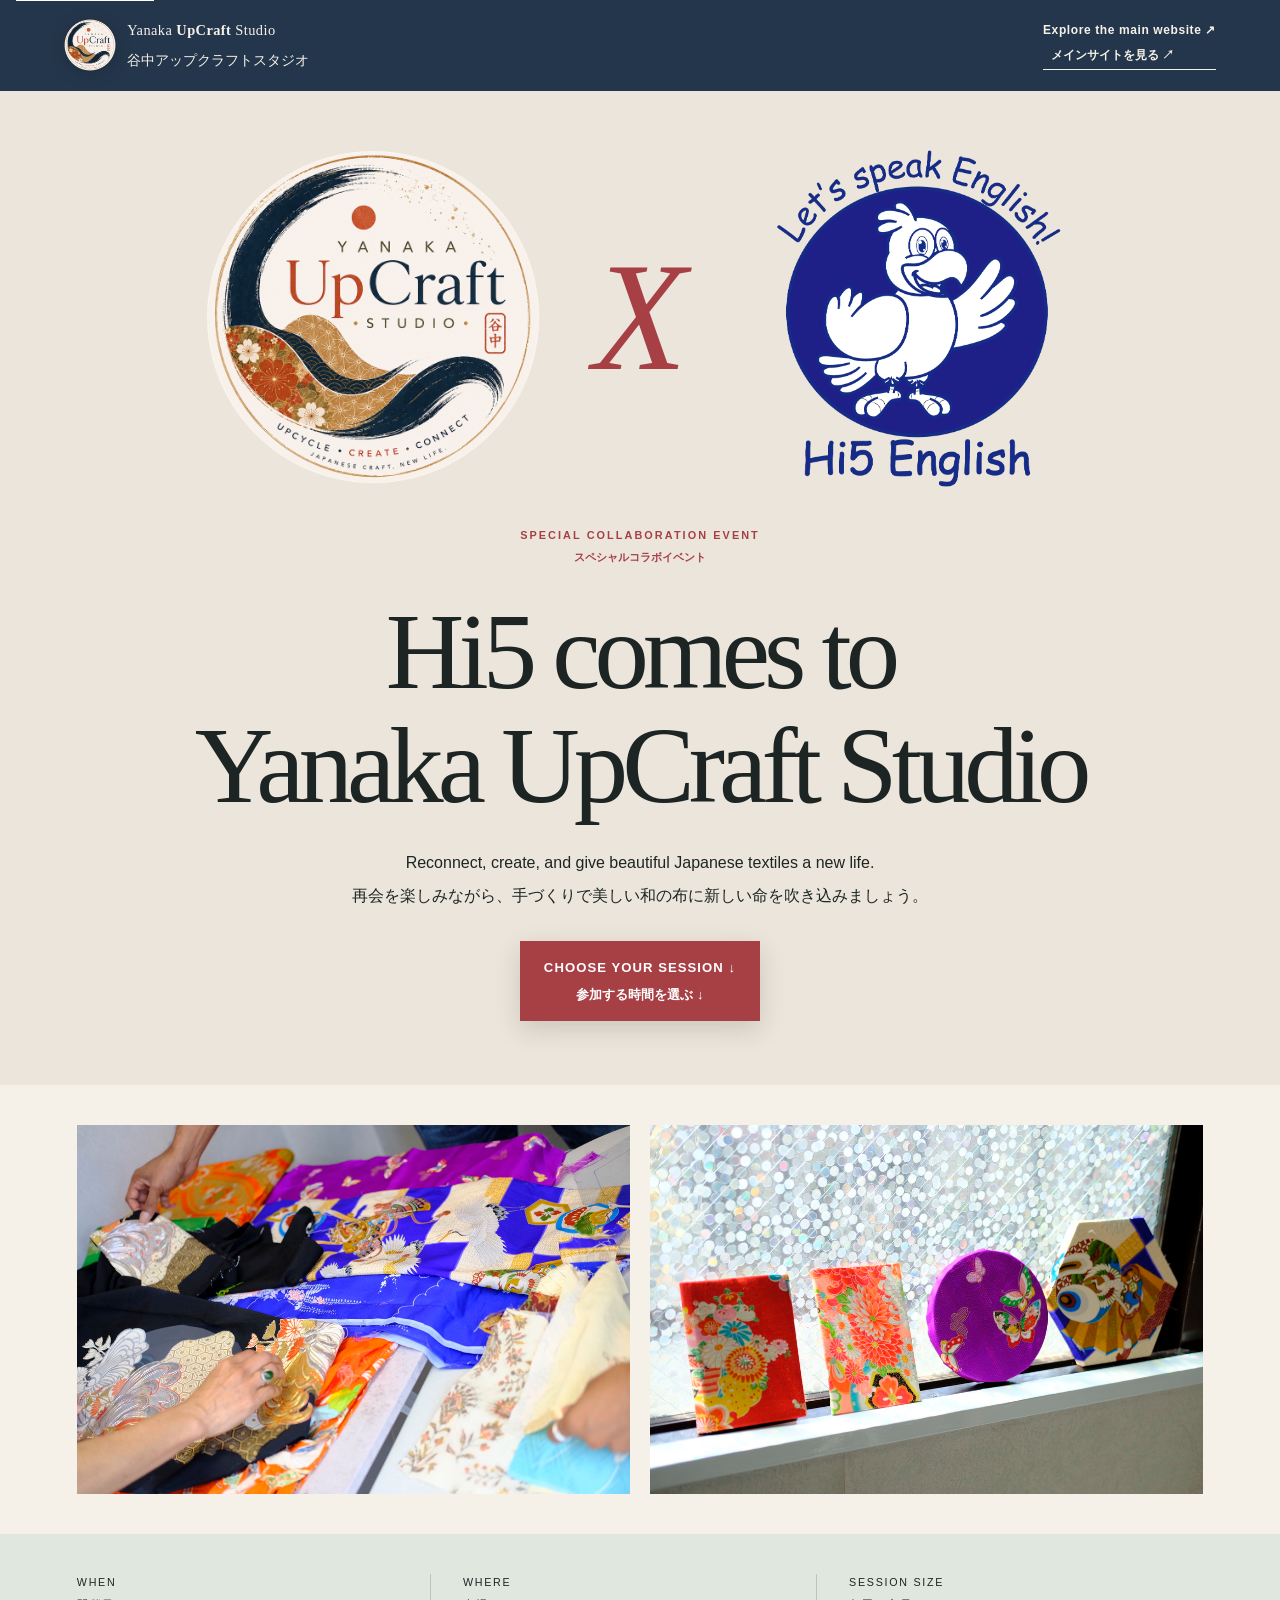
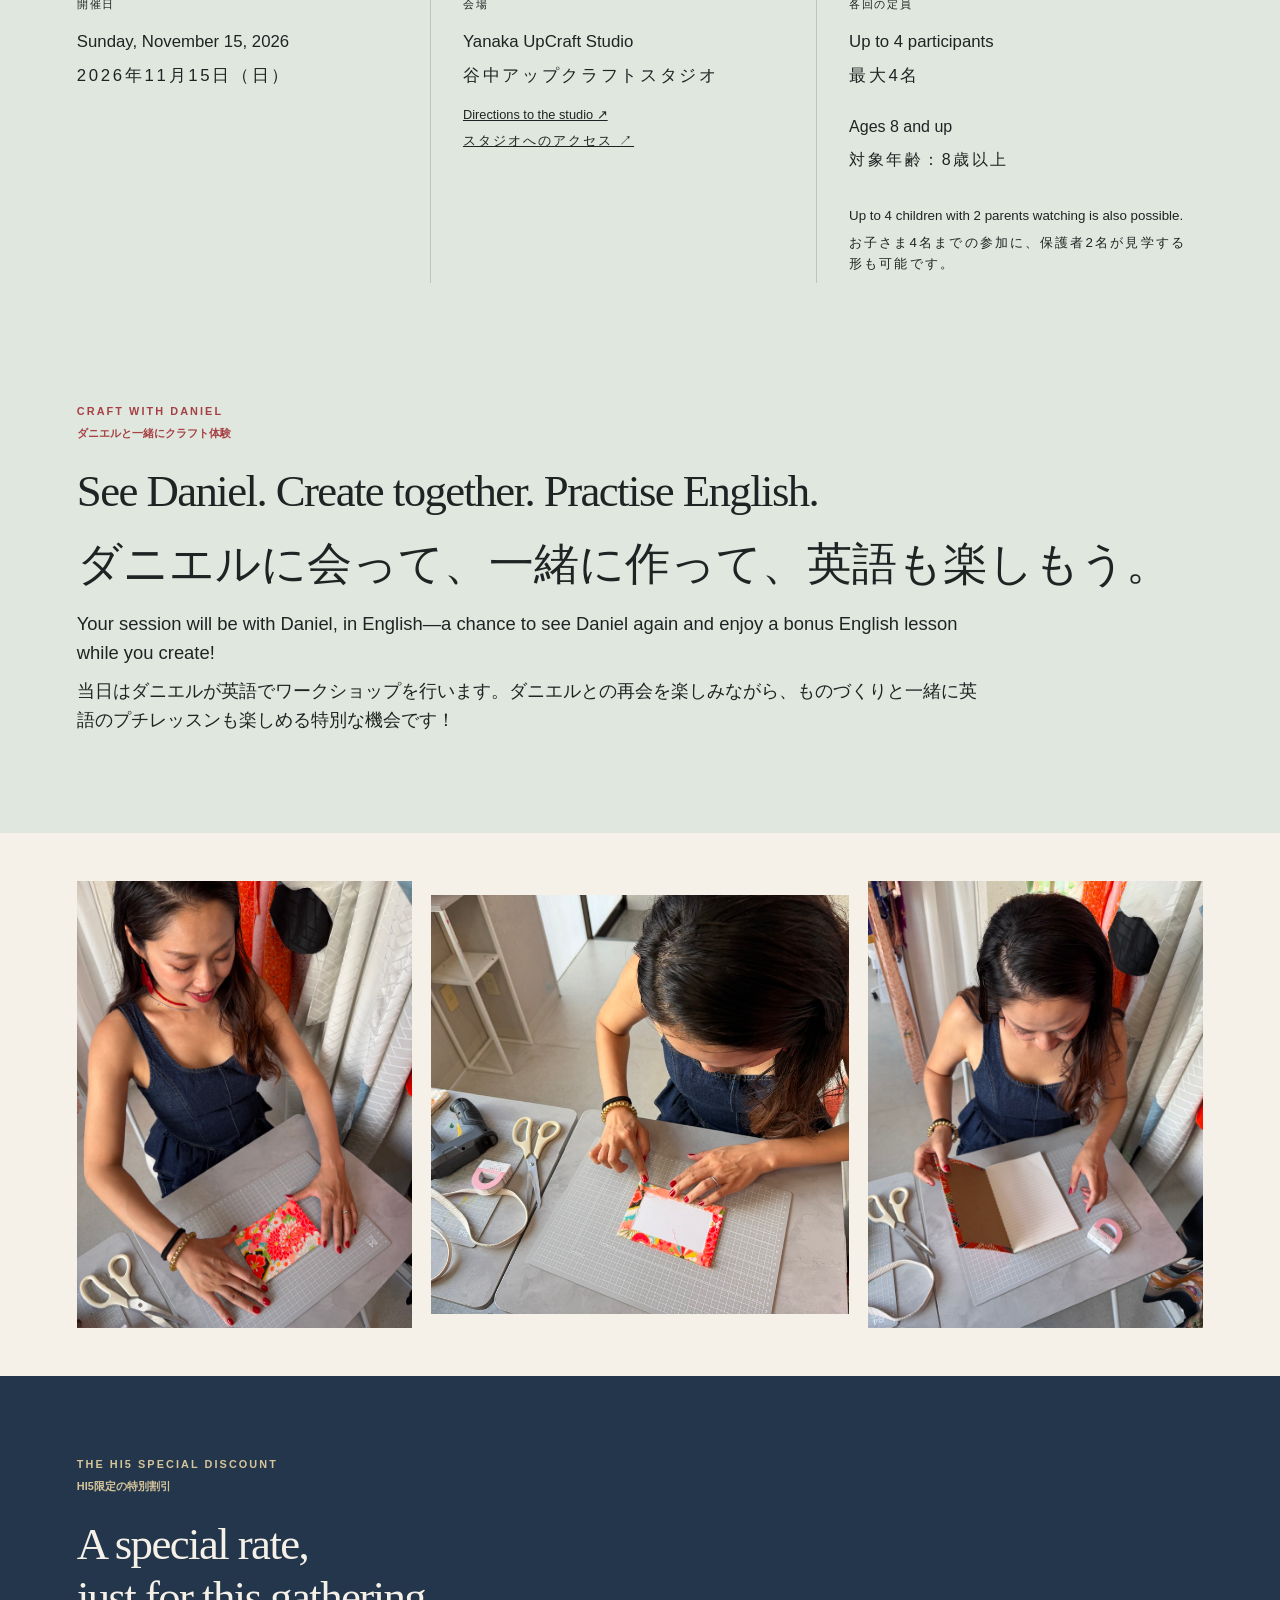
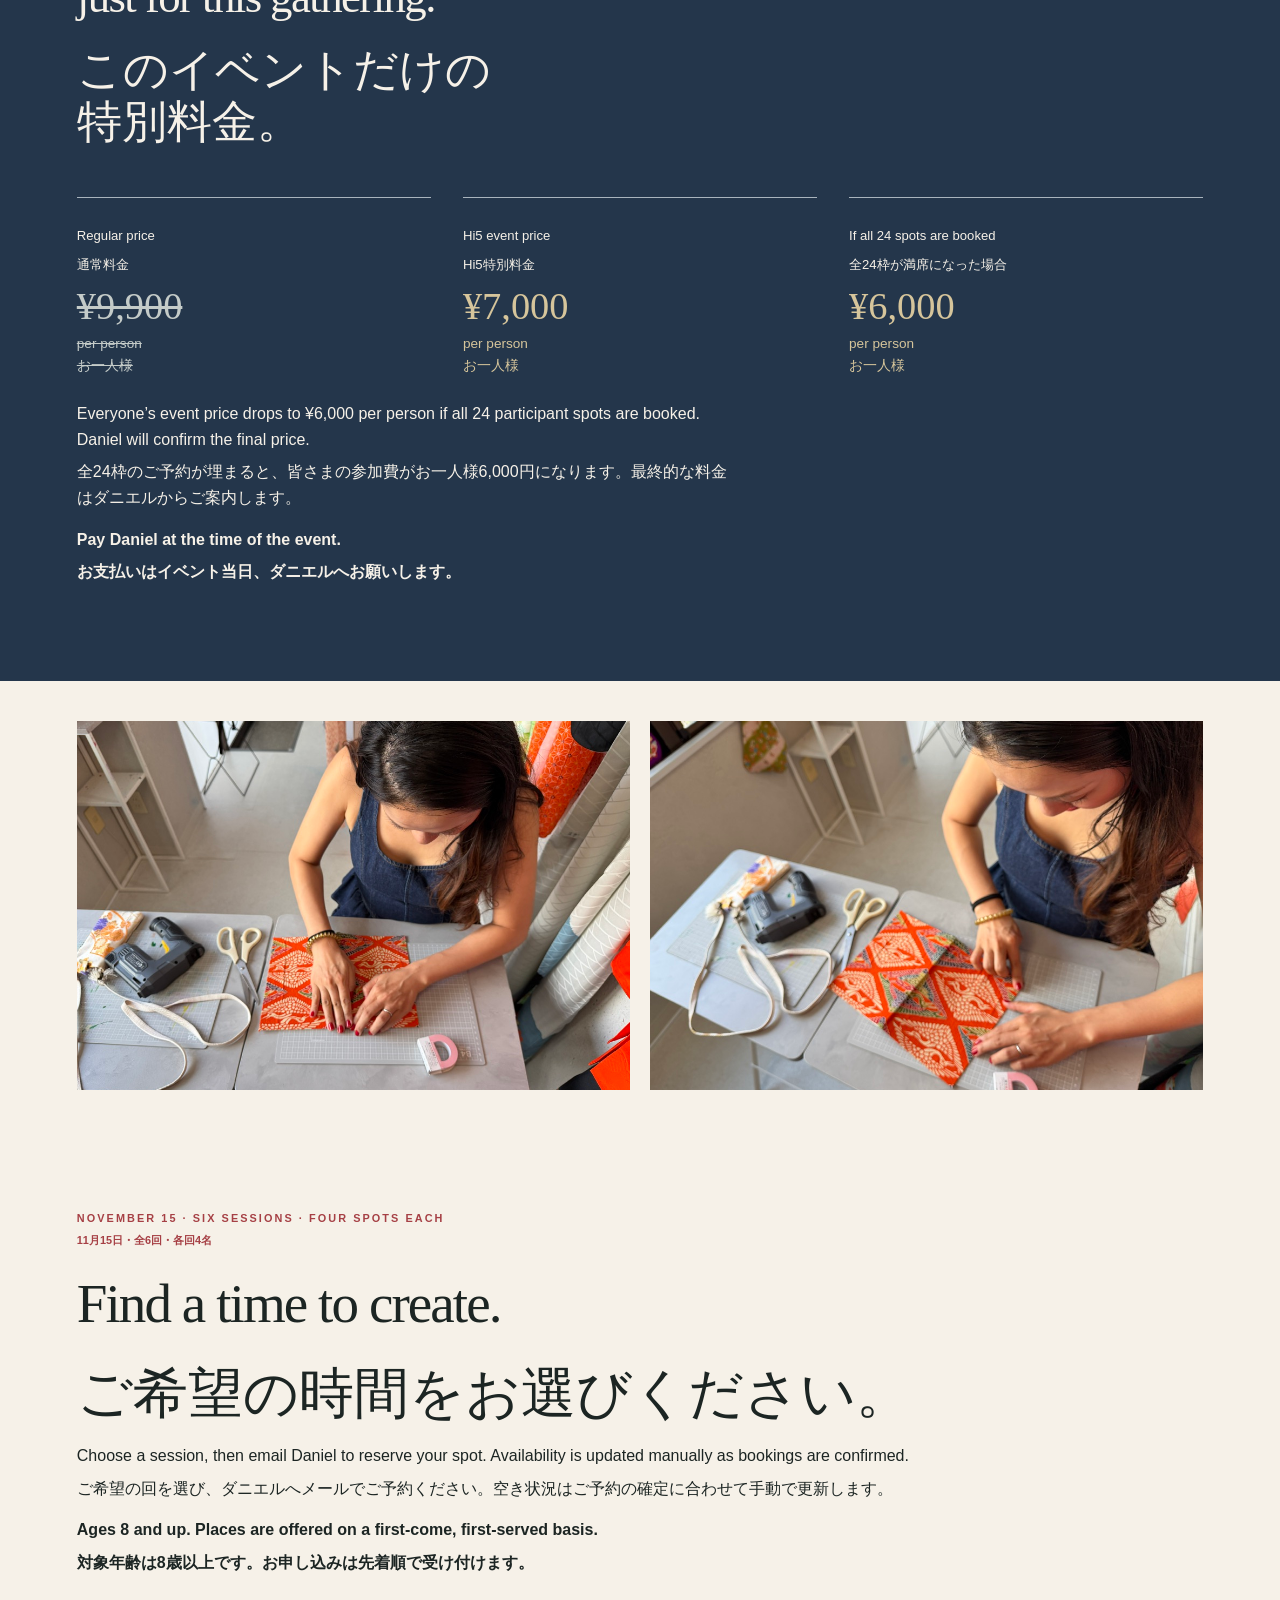
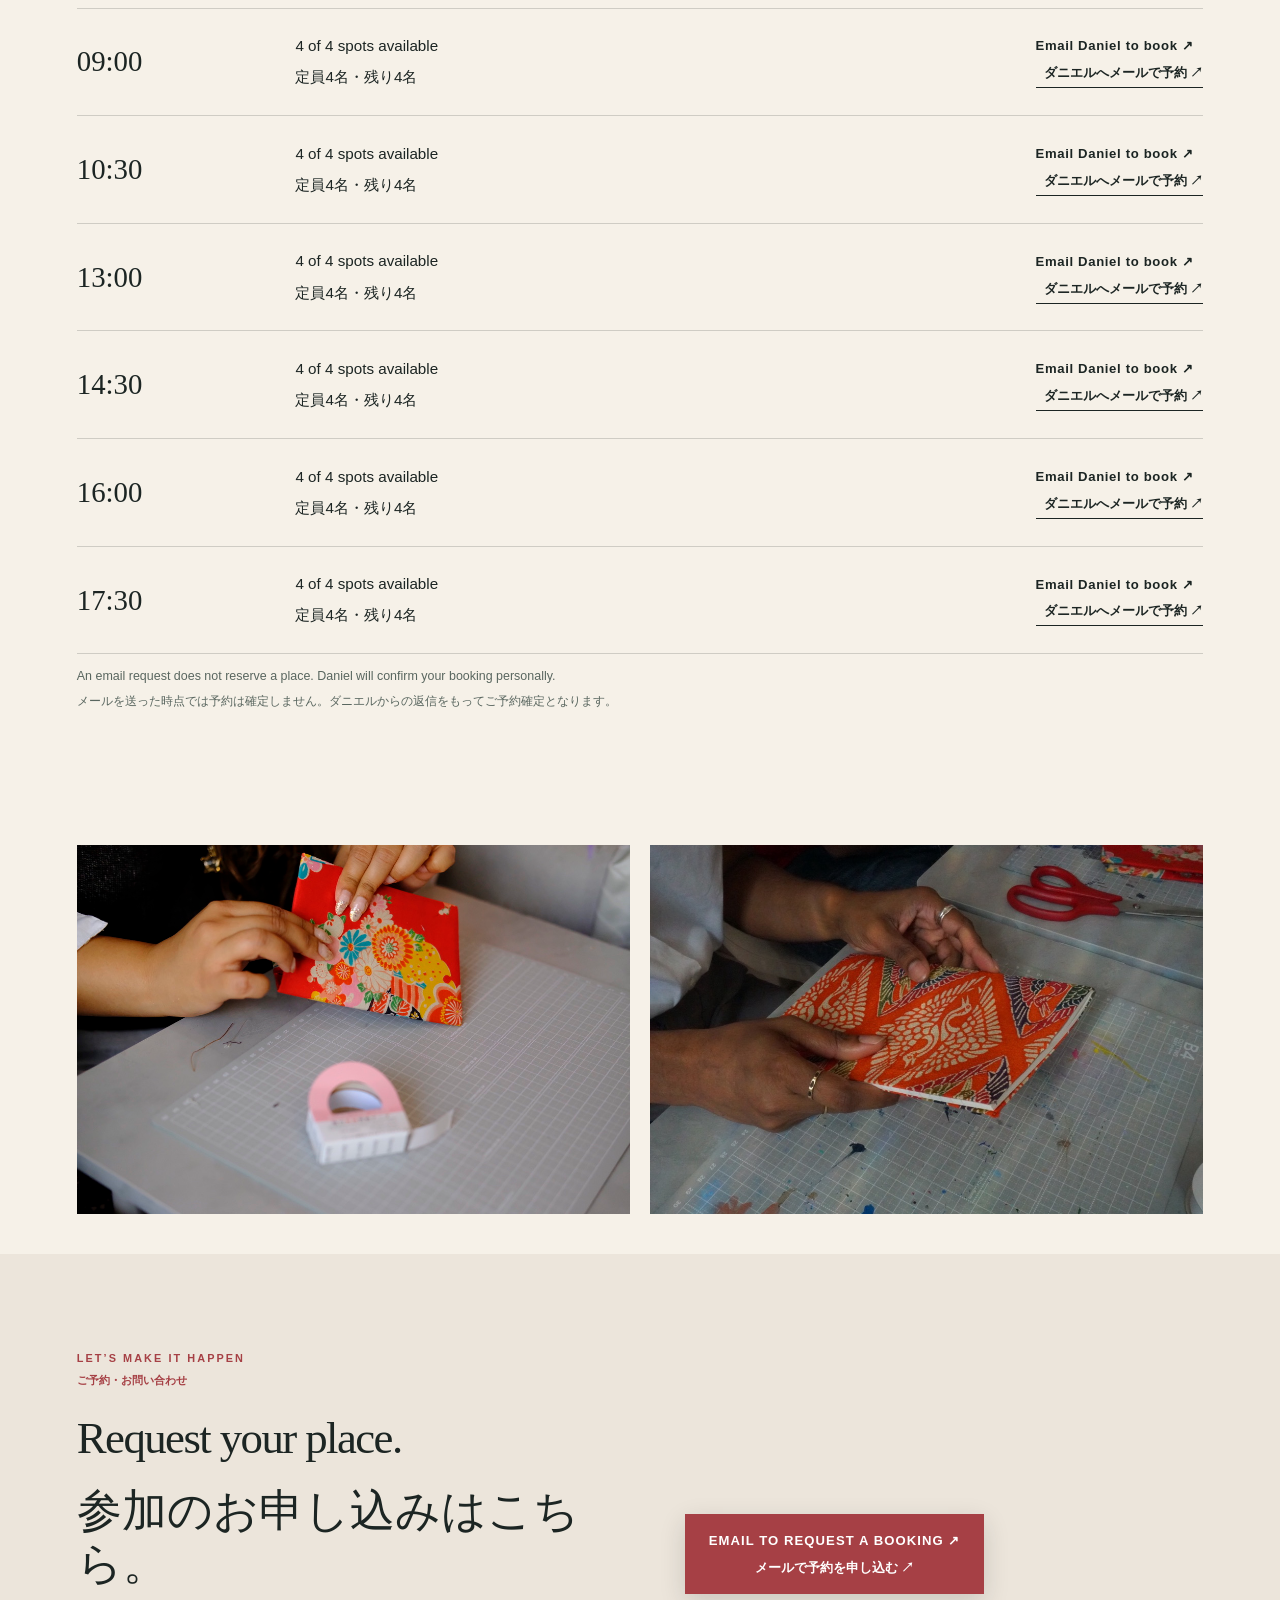
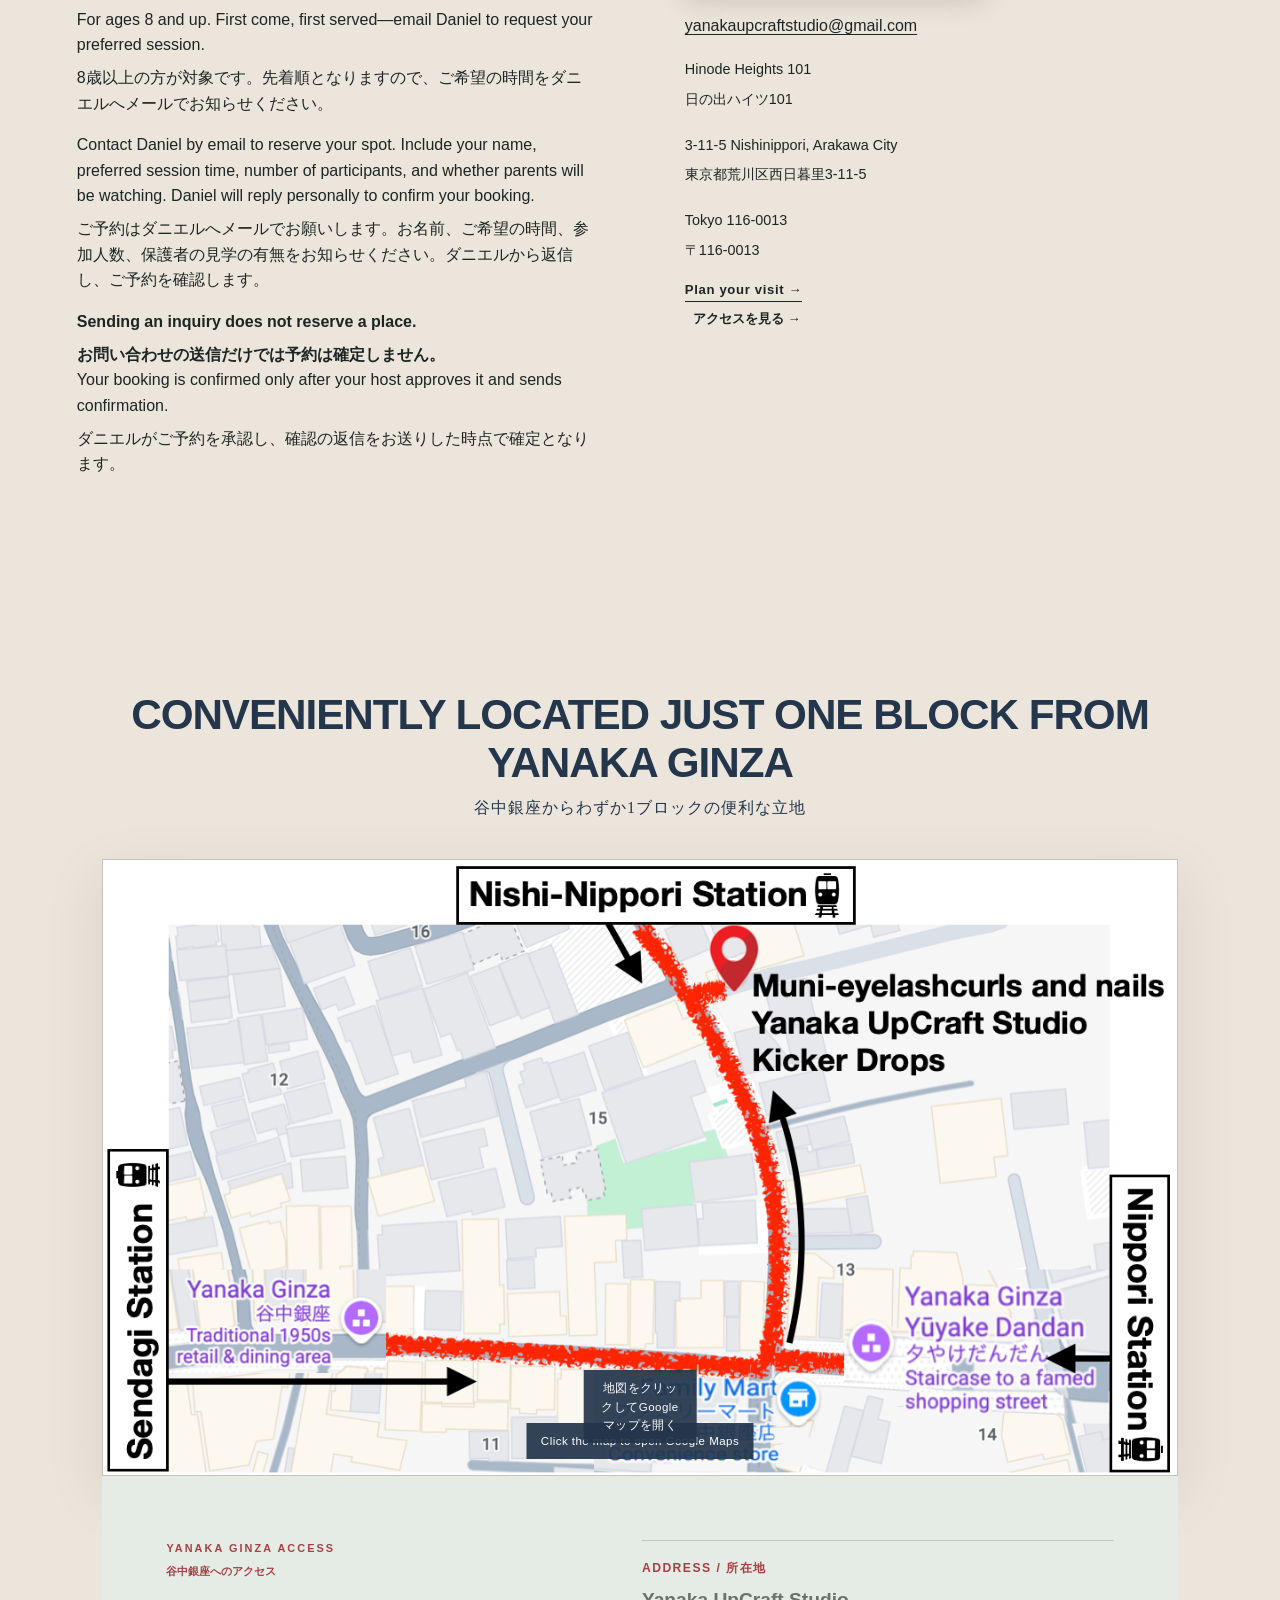
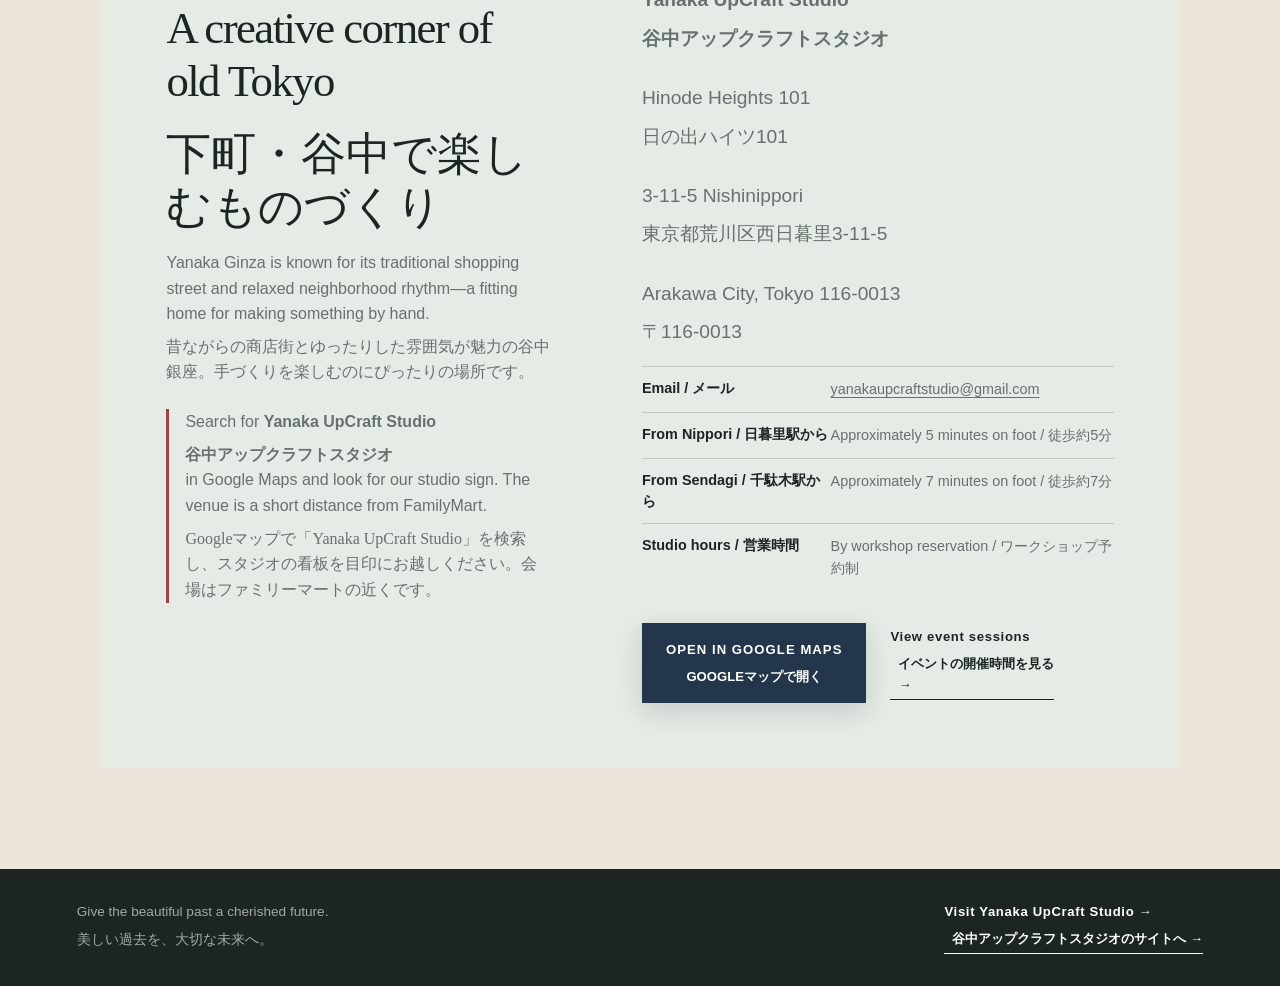
==== commit aa73cb46: "Clarify Hi5 event age minimum and first-come booking" ====
--- a/hi5/index.html
+++ b/hi5/index.html
@@ -15,11 +15,11 @@
 <div class="collaboration-logos" aria-label="Hi5 in collaboration with Yanaka UpCraft Studio"><img src="../images/yanaka-upcraft-logo-circle.png" alt="Yanaka UpCraft Studio / 谷中アップクラフトスタジオ"><span class="collaboration-x" aria-label="in collaboration with / コラボレーション">X</span><div class="hi5-logo-frame"><img src="hi5-logo.png" alt="Hi5 English / Hi5英会話"></div></div>
 <p class="eyebrow">Special Collaboration Event<span class="translation" lang="ja">スペシャルコラボイベント</span></p><h1 id="event-title">Hi5 comes to<br>Yanaka UpCraft Studio</h1><p>Reconnect, create, and give beautiful Japanese textiles a new life.<span class="translation" lang="ja">再会を楽しみながら、手づくりで美しい和の布に新しい命を吹き込みましょう。</span></p><a class="button" href="#sessions">Choose your session ↓<span class="translation" lang="ja">参加する時間を選ぶ ↓</span></a>
 </section>
-<div class="workshop-photo-band opening-photos"><figure><img src="photos/workshop-7.jpg" alt="Choosing from colorful Japanese textiles / 色とりどりの和の布を選ぶ様子" loading="lazy" width="1086" height="724"></figure><figure><img src="photos/workshop-6.jpg" alt="Finished colorful fabric crafts displayed by the window / 窓辺に並ぶ色鮮やかな布の作品" loading="lazy" width="1086" height="724"></figure></div><section class="event-details" aria-label="Event details"><div><span>When<span class="translation" lang="ja">開催日</span></span><strong><time datetime="2026-11-15">Sunday, November 15, 2026<span class="translation" lang="ja">2026年11月15日（日）</span></time></strong></div><div><span>Where<span class="translation" lang="ja">会場</span></span><strong>Yanaka UpCraft Studio<span class="translation" lang="ja">谷中アップクラフトスタジオ</span></strong><a href="#visit">Directions to the studio ↗<span class="translation" lang="ja">スタジオへのアクセス ↗</span></a></div><div><span>Session size<span class="translation" lang="ja">各回の定員</span></span><strong>Up to 4 participants<span class="translation" lang="ja">最大4名</span></strong><small>Up to 4 children with 2 parents watching is also possible.<span class="translation" lang="ja">お子さま4名までの参加に、保護者2名が見学する形も可能です。</span></small></div></section>
+<div class="workshop-photo-band opening-photos"><figure><img src="photos/workshop-7.jpg" alt="Choosing from colorful Japanese textiles / 色とりどりの和の布を選ぶ様子" loading="lazy" width="1086" height="724"></figure><figure><img src="photos/workshop-6.jpg" alt="Finished colorful fabric crafts displayed by the window / 窓辺に並ぶ色鮮やかな布の作品" loading="lazy" width="1086" height="724"></figure></div><section class="event-details" aria-label="Event details"><div><span>When<span class="translation" lang="ja">開催日</span></span><strong><time datetime="2026-11-15">Sunday, November 15, 2026<span class="translation" lang="ja">2026年11月15日（日）</span></time></strong></div><div><span>Where<span class="translation" lang="ja">会場</span></span><strong>Yanaka UpCraft Studio<span class="translation" lang="ja">谷中アップクラフトスタジオ</span></strong><a href="#visit">Directions to the studio ↗<span class="translation" lang="ja">スタジオへのアクセス ↗</span></a></div><div><span>Session size<span class="translation" lang="ja">各回の定員</span></span><strong>Up to 4 participants<span class="translation" lang="ja">最大4名</span></strong><p>Ages 8 and up<span class="translation" lang="ja">対象年齢：8歳以上</span></p><small>Up to 4 children with 2 parents watching is also possible.<span class="translation" lang="ja">お子さま4名までの参加に、保護者2名が見学する形も可能です。</span></small></div></section>
 <section class="daniel-session"><p class="eyebrow">Craft with Daniel<span class="translation" lang="ja">ダニエルと一緒にクラフト体験</span></p><h2>See Daniel. Create together. Practise English.<span class="translation" lang="ja">ダニエルに会って、一緒に作って、英語も楽しもう。</span></h2><p>Your session will be with Daniel, in English—a chance to see Daniel again and enjoy a bonus English lesson while you create!<span class="translation" lang="ja">当日はダニエルが英語でワークショップを行います。ダニエルとの再会を楽しみながら、ものづくりと一緒に英語のプチレッスンも楽しめる特別な機会です！</span></p></section>
 <div class="workshop-photo-band making-photos"><figure><img src="photos/workshop-1.jpg" alt="Guest smoothing colorful kimono fabric / 色鮮やかな着物の布を整える参加者" loading="lazy" width="768" height="1024"></figure><figure><img src="photos/workshop-2.jpg" alt="Wrapping a notebook cover with kimono fabric / 着物の布でノートの表紙を包む様子" loading="lazy" width="1086" height="724"></figure><figure><img src="photos/workshop-3.jpg" alt="Opening a handmade fabric-covered notebook / 手づくりの布張りノートを開く様子" loading="lazy" width="768" height="1024"></figure></div><section class="event-offer"><p class="eyebrow">The Hi5 special discount<span class="translation" lang="ja">Hi5限定の特別割引</span></p><h2>A special rate,<br>just for this gathering.<span class="translation" lang="ja">このイベントだけの<br>特別料金。</span></h2><div class="price-options"><div><span>Regular price<span class="translation" lang="ja">通常料金</span></span><p class="regular-price">¥9,900 <small>per person<span class="translation" lang="ja">お一人様</span></small></p></div><div><span>Hi5 event price<span class="translation" lang="ja">Hi5特別料金</span></span><p class="offer-value">¥7,000 <small>per person<span class="translation" lang="ja">お一人様</span></small></p></div><div><span>If all 24 spots are booked<span class="translation" lang="ja">全24枠が満席になった場合</span></span><p class="offer-value">¥6,000 <small>per person<span class="translation" lang="ja">お一人様</span></small></p></div></div><p>Everyone’s event price drops to ¥6,000 per person if all 24 participant spots are booked. Daniel will confirm the final price.<span class="translation" lang="ja">全24枠のご予約が埋まると、皆さまの参加費がお一人様6,000円になります。最終的な料金はダニエルからご案内します。</span></p><p><strong>Pay Daniel at the time of the event.<span class="translation" lang="ja">お支払いはイベント当日、ダニエルへお願いします。</span></strong></p></section>
-<div class="workshop-photo-band process-photos"><figure><img src="photos/workshop-4.jpg" alt="Working with orange patterned Japanese fabric / オレンジ色の和柄の布で制作する様子" loading="lazy" width="1086" height="724"></figure><figure><img src="photos/workshop-5.jpg" alt="Folding patterned fabric over a notebook cover / ノートの表紙に和柄の布を折り込む様子" loading="lazy" width="1086" height="724"></figure></div><section class="event-sessions" id="sessions" aria-labelledby="sessions-title"><p class="eyebrow">November 15 · Six sessions · Four spots each<span class="translation" lang="ja">11月15日・全6回・各回4名</span></p><h2 id="sessions-title">Find a time to create.<span class="translation" lang="ja">ご希望の時間をお選びください。</span></h2><p>Choose a session, then email Daniel to reserve your spot. Availability is updated manually as bookings are confirmed.<span class="translation" lang="ja">ご希望の回を選び、ダニエルへメールでご予約ください。空き状況はご予約の確定に合わせて手動で更新します。</span></p><div id="event-schedule" class="event-slot-list" aria-live="polite"><p>Loading session availability…<span class="translation" lang="ja">空き状況を読み込み中…</span></p></div><noscript><p>Sessions: 9:00, 10:30, 13:00, 14:30, 16:00 and 17:30. Maximum 4 participants per session. Email Daniel for current availability.<span class="translation" lang="ja">開催時間：9:00、10:30、13:00、14:30、16:00、17:30。各回最大4名。最新の空き状況はダニエルへメールでお問い合わせください。</span></p></noscript><p class="small">An email request does not reserve a place. Daniel will confirm your booking personally.<span class="translation" lang="ja">メールを送った時点では予約は確定しません。ダニエルからの返信をもってご予約確定となります。</span></p></section>
-<div class="workshop-photo-band finished-photos"><figure><img src="photos/workshop-8.jpg" alt="Finishing a red floral fabric-covered notebook / 赤い花柄の布張りノートを仕上げる様子" loading="lazy" width="1086" height="724"></figure><figure><img src="photos/workshop-9.jpg" alt="Holding a finished orange patterned notebook / 完成したオレンジ色の和柄ノート" loading="lazy" width="1086" height="724"></figure></div><section class="event-contact" id="contact"><div><p class="eyebrow">Let’s make it happen<span class="translation" lang="ja">ご予約・お問い合わせ</span></p><h2>Request your place.<span class="translation" lang="ja">参加のお申し込みはこちら。</span></h2><p>Contact Daniel by email to reserve your spot. Include your name, preferred session time, number of participants, and whether parents will be watching. Daniel will reply personally to confirm your booking.<span class="translation" lang="ja">ご予約はダニエルへメールでお願いします。お名前、ご希望の時間、参加人数、保護者の見学の有無をお知らせください。ダニエルから返信し、ご予約を確認します。</span></p><p><strong>Sending an inquiry does not reserve a place.<span class="translation" lang="ja">お問い合わせの送信だけでは予約は確定しません。</span></strong> Your booking is confirmed only after your host approves it and sends confirmation.<span class="translation" lang="ja">ダニエルがご予約を承認し、確認の返信をお送りした時点で確定となります。</span></p></div><div class="contact-box"><a class="button" id="booking-email" href="mailto:yanakaupcraftstudio@gmail.com?subject=School%20event%20booking%20inquiry&body=Name%3A%0ASchool%20connection%3A%0ANumber%20of%20attendees%3A%0AQuestions%3A">Email to request a booking ↗<span class="translation" lang="ja">メールで予約を申し込む ↗</span></a><a class="email-address" href="mailto:yanakaupcraftstudio@gmail.com">yanakaupcraftstudio@gmail.com</a><p>Hinode Heights 101<span class="translation" lang="ja">日の出ハイツ101</span><br>3-11-5 Nishinippori, Arakawa City<span class="translation" lang="ja">東京都荒川区西日暮里3-11-5</span><br>Tokyo 116-0013<span class="translation" lang="ja">〒116-0013</span></p><a class="text-link" href="../#visit">Plan your visit →<span class="translation" lang="ja">アクセスを見る →</span></a></div></section>
+<div class="workshop-photo-band process-photos"><figure><img src="photos/workshop-4.jpg" alt="Working with orange patterned Japanese fabric / オレンジ色の和柄の布で制作する様子" loading="lazy" width="1086" height="724"></figure><figure><img src="photos/workshop-5.jpg" alt="Folding patterned fabric over a notebook cover / ノートの表紙に和柄の布を折り込む様子" loading="lazy" width="1086" height="724"></figure></div><section class="event-sessions" id="sessions" aria-labelledby="sessions-title"><p class="eyebrow">November 15 · Six sessions · Four spots each<span class="translation" lang="ja">11月15日・全6回・各回4名</span></p><h2 id="sessions-title">Find a time to create.<span class="translation" lang="ja">ご希望の時間をお選びください。</span></h2><p>Choose a session, then email Daniel to reserve your spot. Availability is updated manually as bookings are confirmed.<span class="translation" lang="ja">ご希望の回を選び、ダニエルへメールでご予約ください。空き状況はご予約の確定に合わせて手動で更新します。</span></p><p><strong>Ages 8 and up. Places are offered on a first-come, first-served basis.<span class="translation" lang="ja">対象年齢は8歳以上です。お申し込みは先着順で受け付けます。</span></strong></p><div id="event-schedule" class="event-slot-list" aria-live="polite"><p>Loading session availability…<span class="translation" lang="ja">空き状況を読み込み中…</span></p></div><noscript><p>Sessions: 9:00, 10:30, 13:00, 14:30, 16:00 and 17:30. Maximum 4 participants per session. Email Daniel for current availability.<span class="translation" lang="ja">開催時間：9:00、10:30、13:00、14:30、16:00、17:30。各回最大4名。最新の空き状況はダニエルへメールでお問い合わせください。</span></p></noscript><p class="small">An email request does not reserve a place. Daniel will confirm your booking personally.<span class="translation" lang="ja">メールを送った時点では予約は確定しません。ダニエルからの返信をもってご予約確定となります。</span></p></section>
+<div class="workshop-photo-band finished-photos"><figure><img src="photos/workshop-8.jpg" alt="Finishing a red floral fabric-covered notebook / 赤い花柄の布張りノートを仕上げる様子" loading="lazy" width="1086" height="724"></figure><figure><img src="photos/workshop-9.jpg" alt="Holding a finished orange patterned notebook / 完成したオレンジ色の和柄ノート" loading="lazy" width="1086" height="724"></figure></div><section class="event-contact" id="contact"><div><p class="eyebrow">Let’s make it happen<span class="translation" lang="ja">ご予約・お問い合わせ</span></p><h2>Request your place.<span class="translation" lang="ja">参加のお申し込みはこちら。</span></h2><p>For ages 8 and up. First come, first served—email Daniel to request your preferred session.<span class="translation" lang="ja">8歳以上の方が対象です。先着順となりますので、ご希望の時間をダニエルへメールでお知らせください。</span></p><p>Contact Daniel by email to reserve your spot. Include your name, preferred session time, number of participants, and whether parents will be watching. Daniel will reply personally to confirm your booking.<span class="translation" lang="ja">ご予約はダニエルへメールでお願いします。お名前、ご希望の時間、参加人数、保護者の見学の有無をお知らせください。ダニエルから返信し、ご予約を確認します。</span></p><p><strong>Sending an inquiry does not reserve a place.<span class="translation" lang="ja">お問い合わせの送信だけでは予約は確定しません。</span></strong> Your booking is confirmed only after your host approves it and sends confirmation.<span class="translation" lang="ja">ダニエルがご予約を承認し、確認の返信をお送りした時点で確定となります。</span></p></div><div class="contact-box"><a class="button" id="booking-email" href="mailto:yanakaupcraftstudio@gmail.com?subject=School%20event%20booking%20inquiry&body=Name%3A%0ASchool%20connection%3A%0ANumber%20of%20attendees%3A%0AQuestions%3A">Email to request a booking ↗<span class="translation" lang="ja">メールで予約を申し込む ↗</span></a><a class="email-address" href="mailto:yanakaupcraftstudio@gmail.com">yanakaupcraftstudio@gmail.com</a><p>Hinode Heights 101<span class="translation" lang="ja">日の出ハイツ101</span><br>3-11-5 Nishinippori, Arakawa City<span class="translation" lang="ja">東京都荒川区西日暮里3-11-5</span><br>Tokyo 116-0013<span class="translation" lang="ja">〒116-0013</span></p><a class="text-link" href="../#visit">Plan your visit →<span class="translation" lang="ja">アクセスを見る →</span></a></div></section>
     <section class="visit section" id="visit">
       <div class="location-callout"><strong>Conveniently located just one block from Yanaka Ginza</strong><span lang="ja">谷中銀座からわずか1ブロックの便利な立地</span></div>
       <figure class="access-map"><a href="https://maps.app.goo.gl/iifubuPrYhz1hNJP9" target="_blank" rel="noopener"><img src="../images/yanaka-ginza-access-map-print.png" alt="Full walking map from Nishi-Nippori, Nippori, and Sendagi stations to Yanaka UpCraft Studio near Yanaka Ginza"><span>Click the map to open Google Maps<span class="translation" lang="ja">地図をクリックしてGoogleマップを開く</span></span></a></figure>
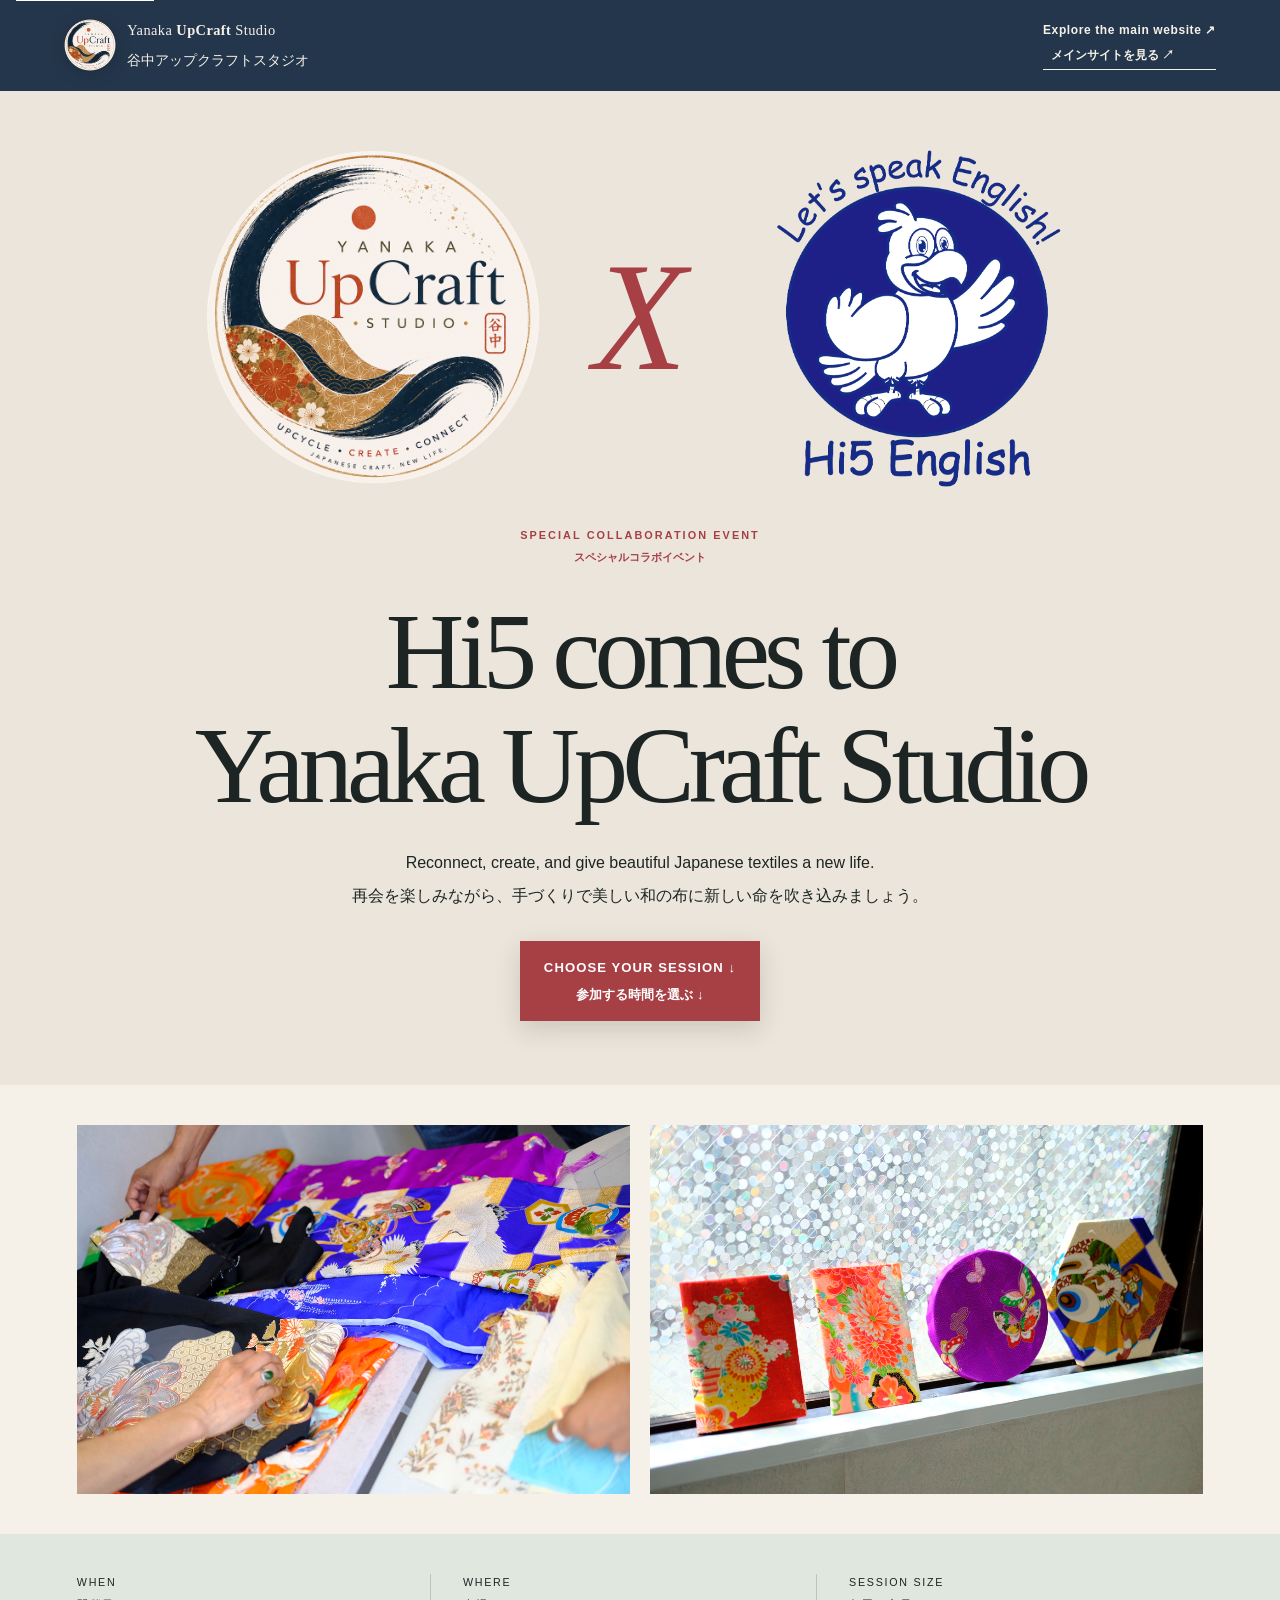
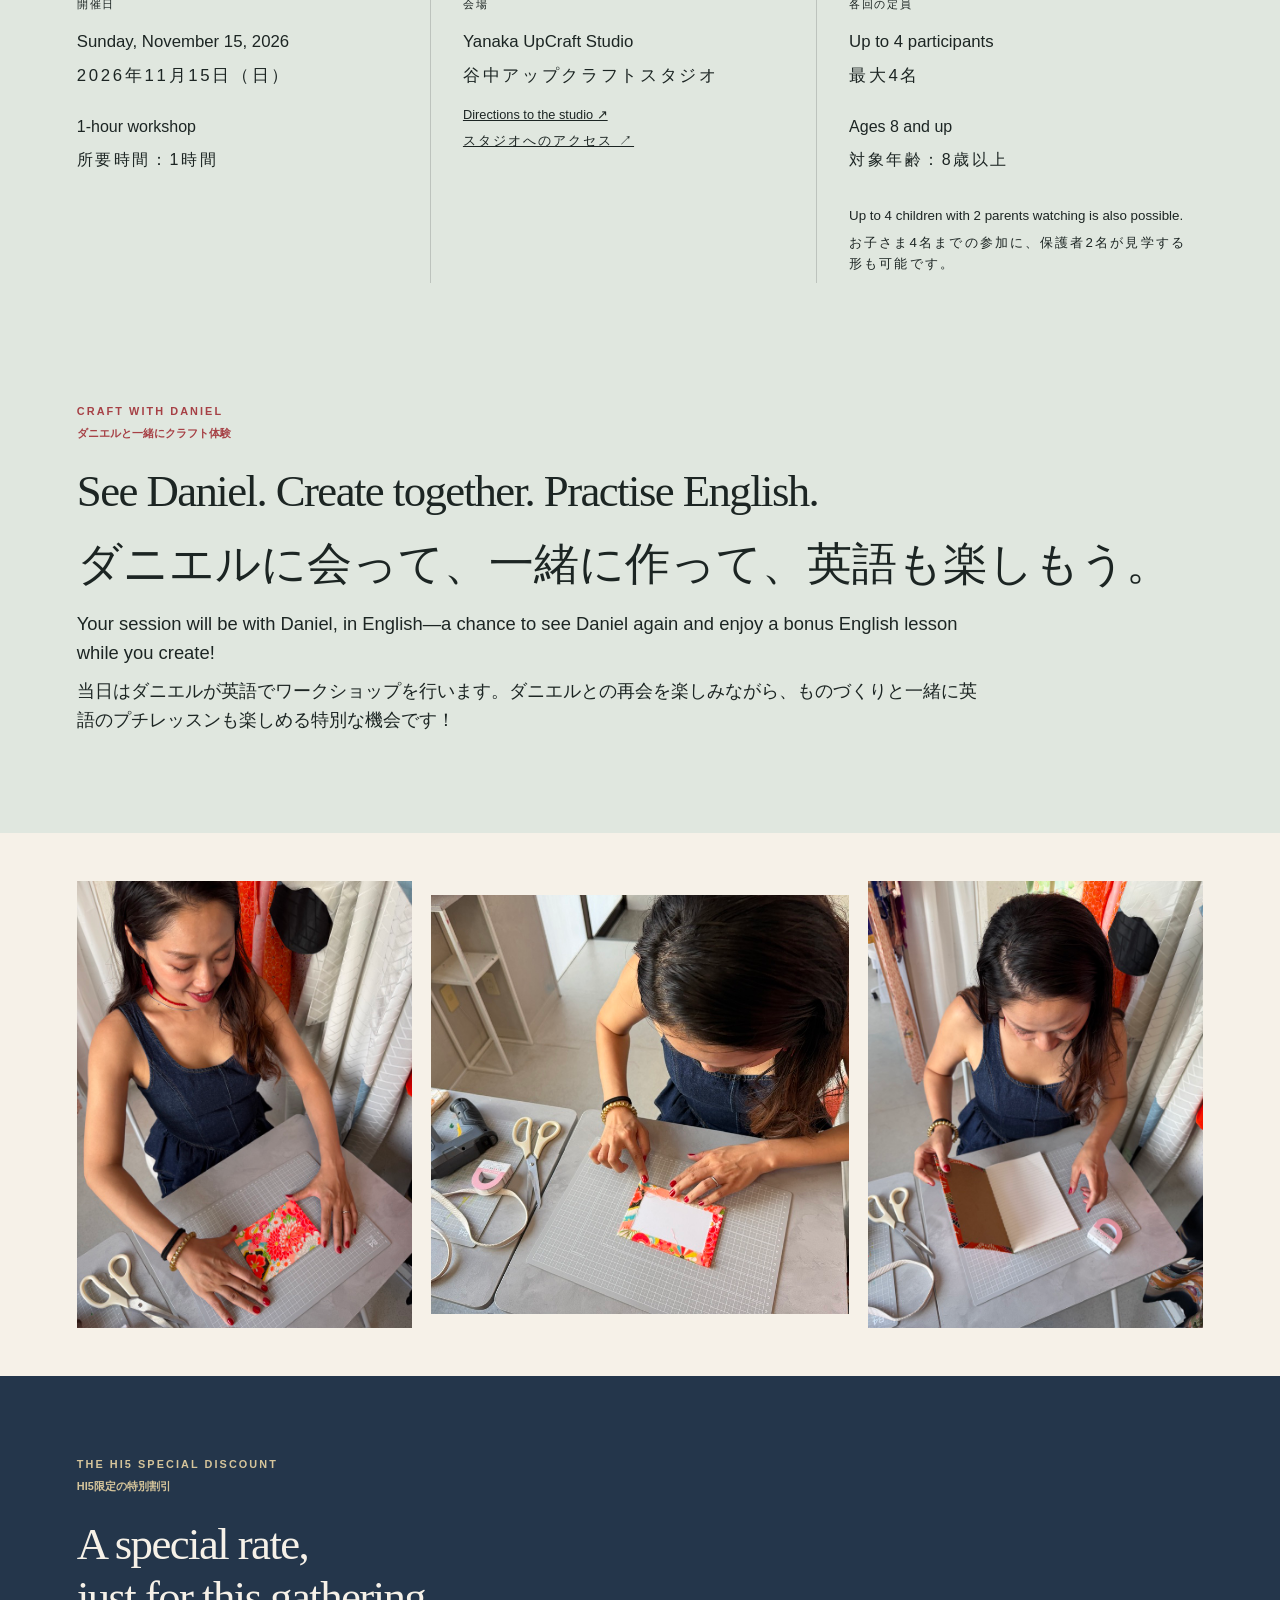
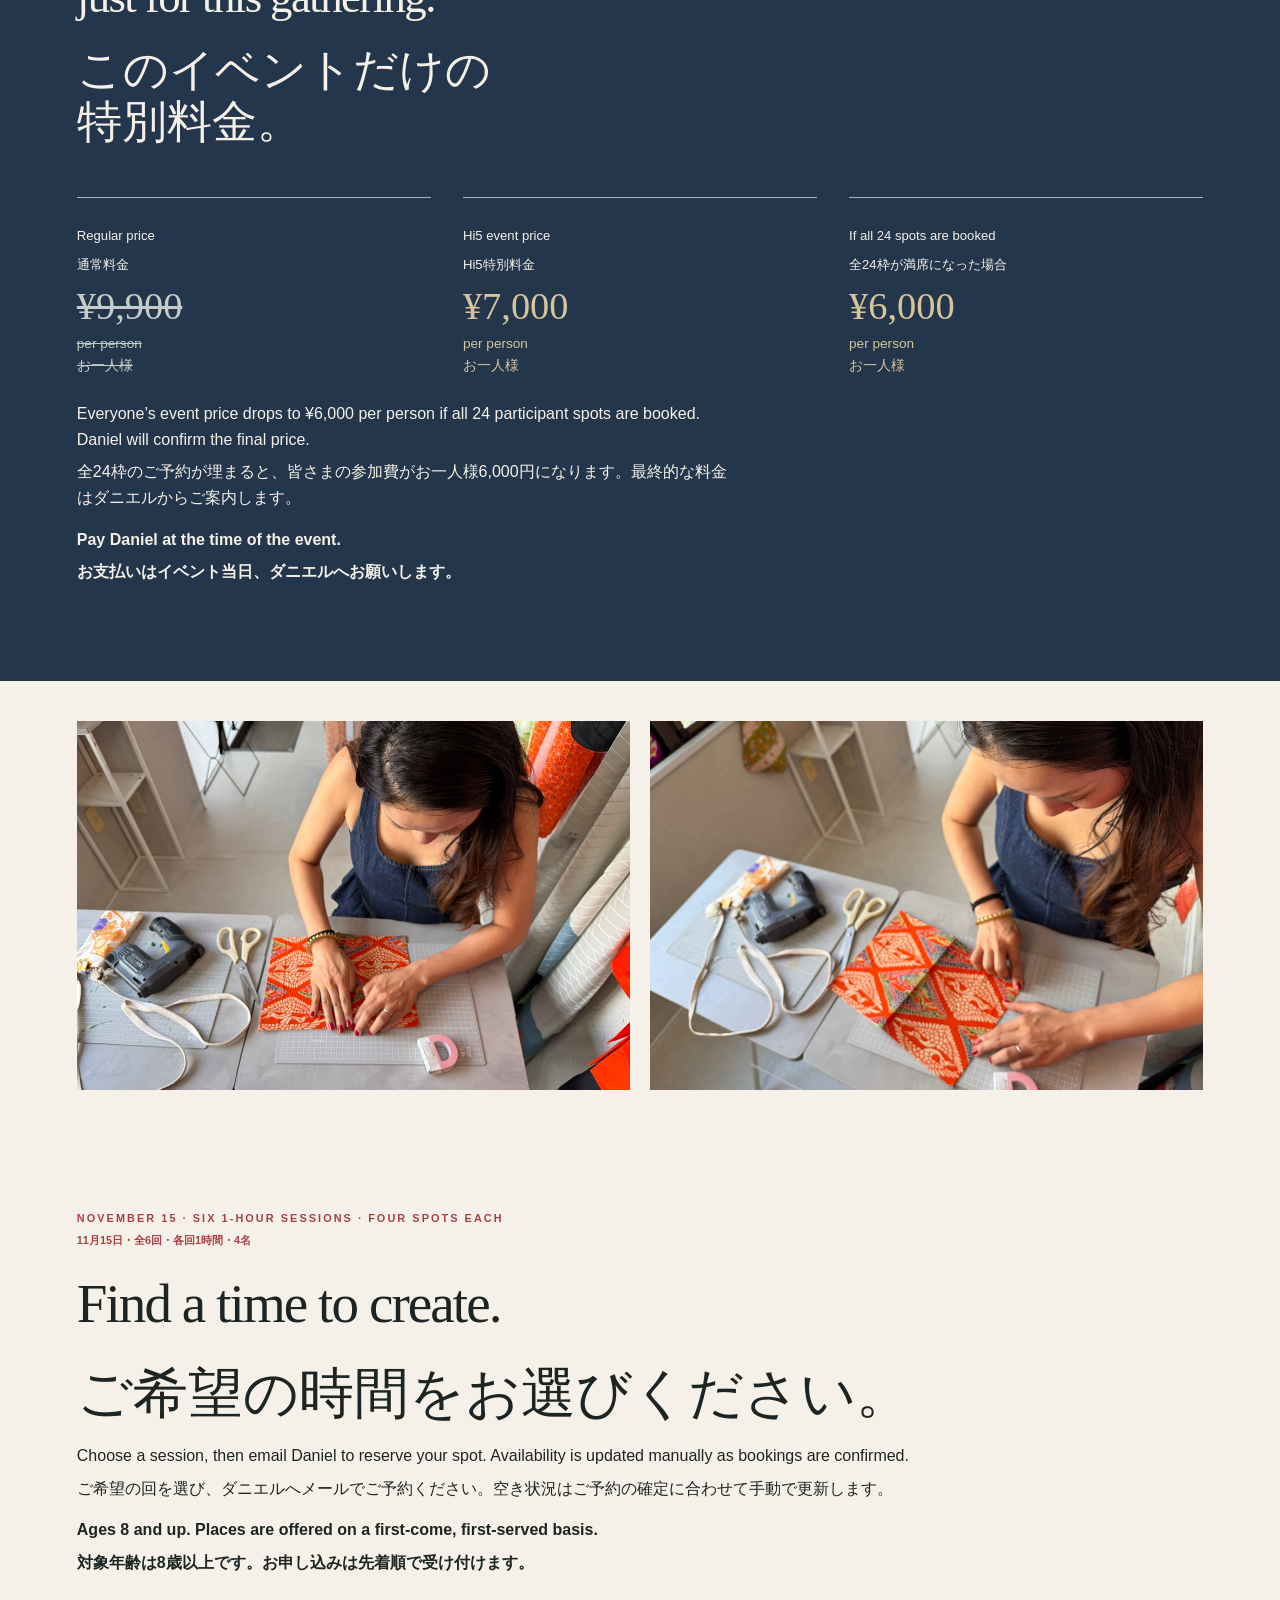
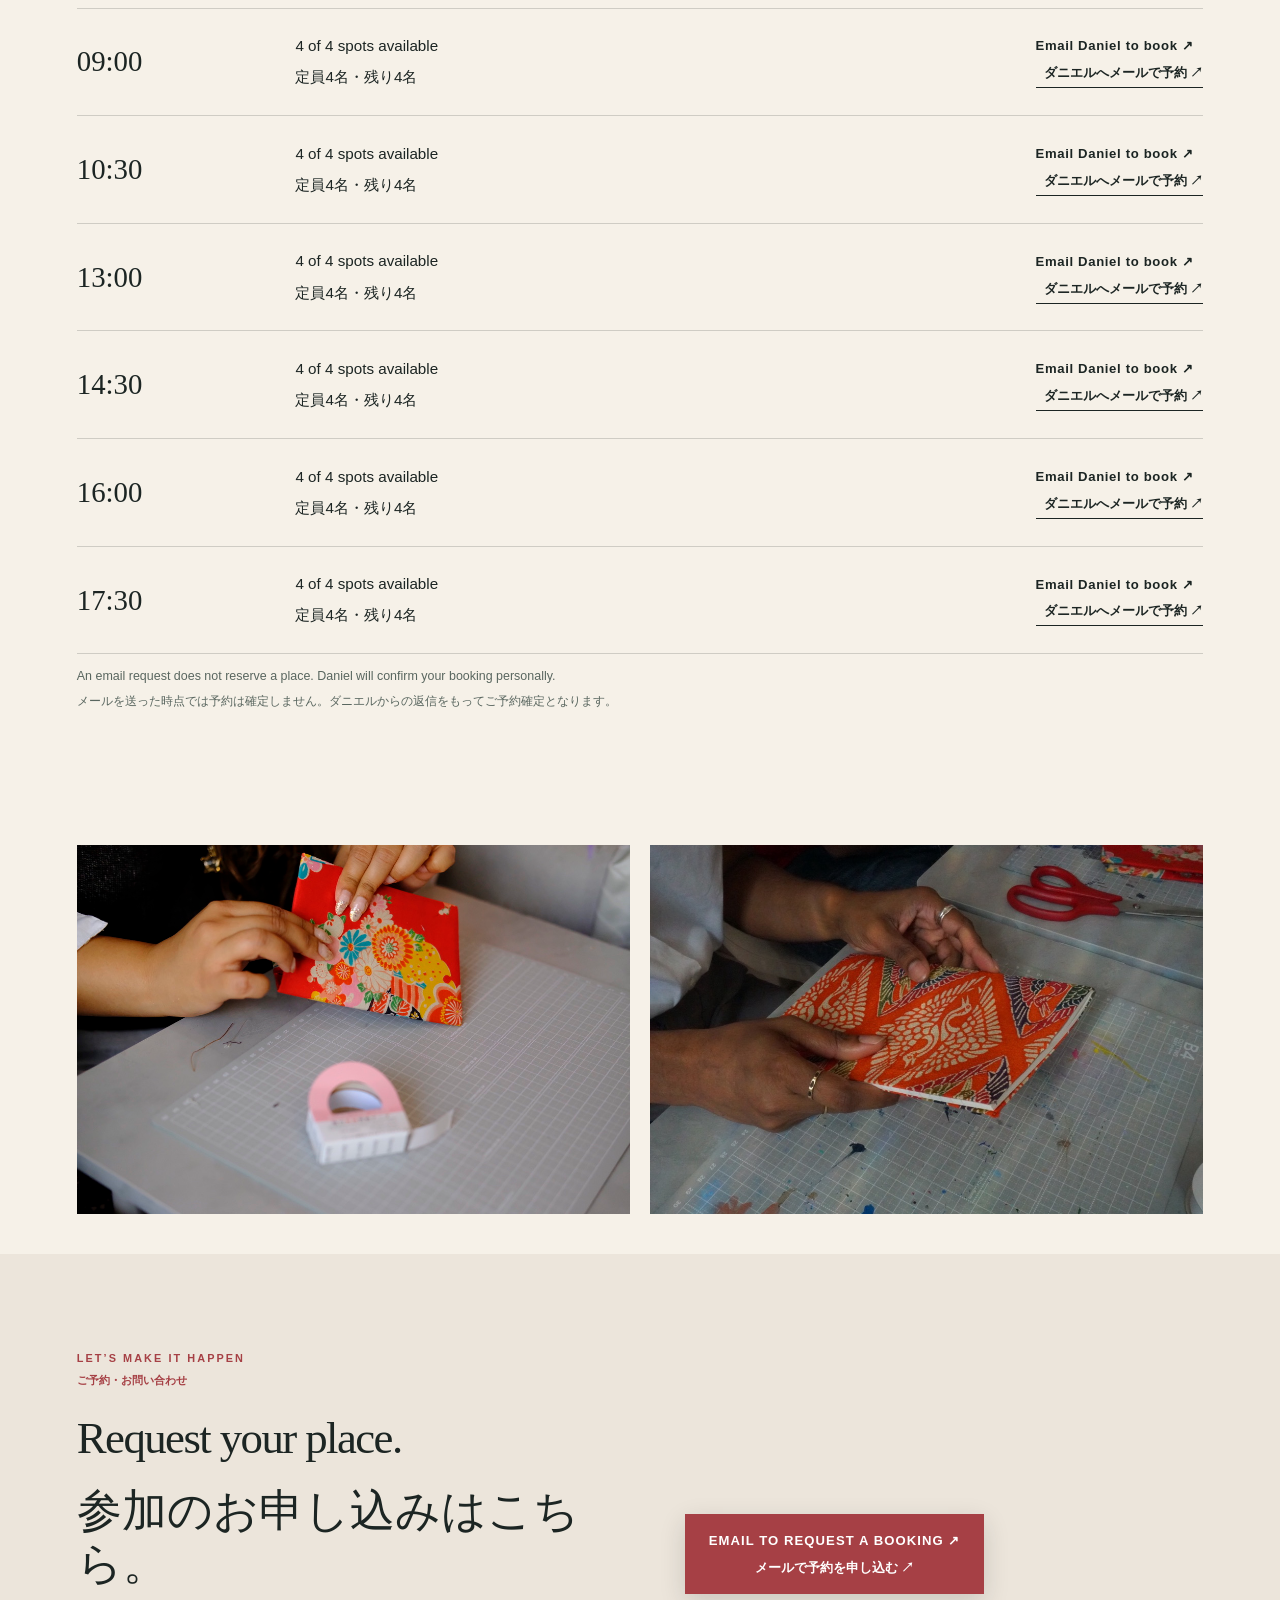
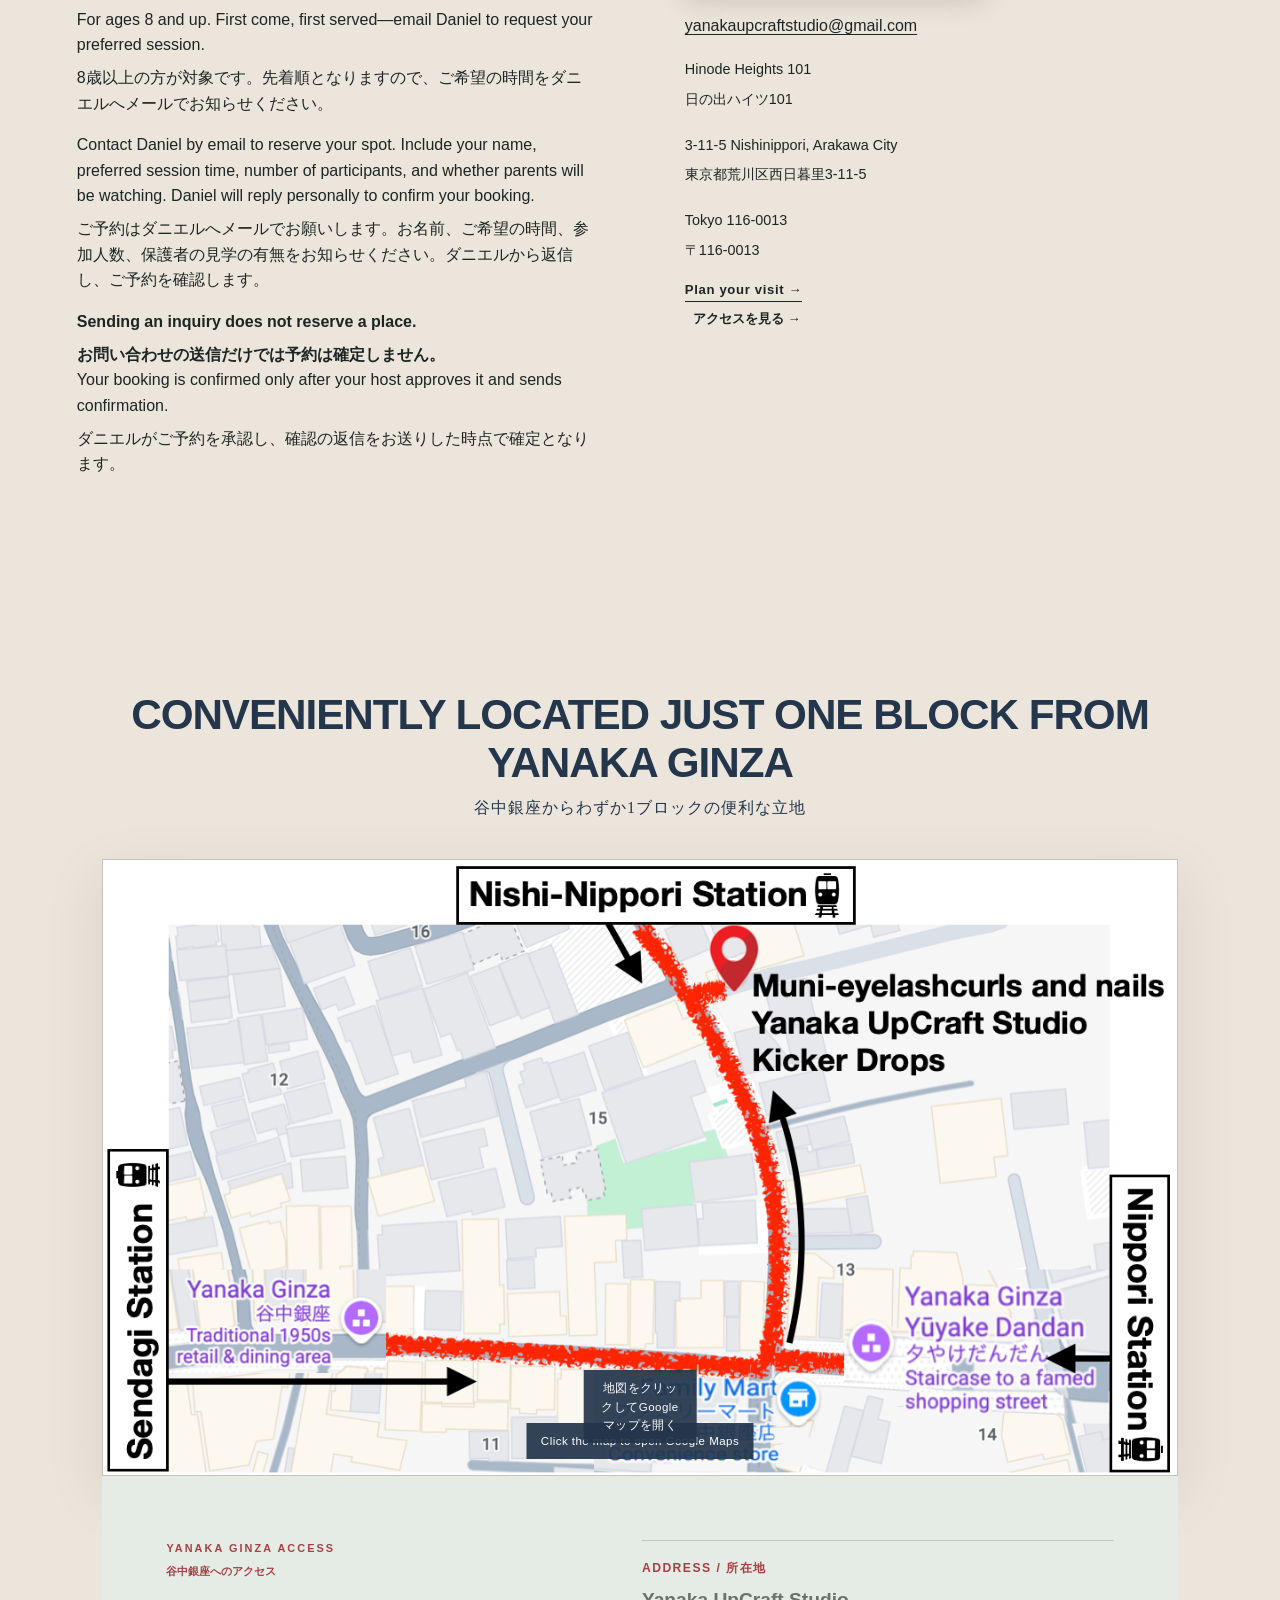
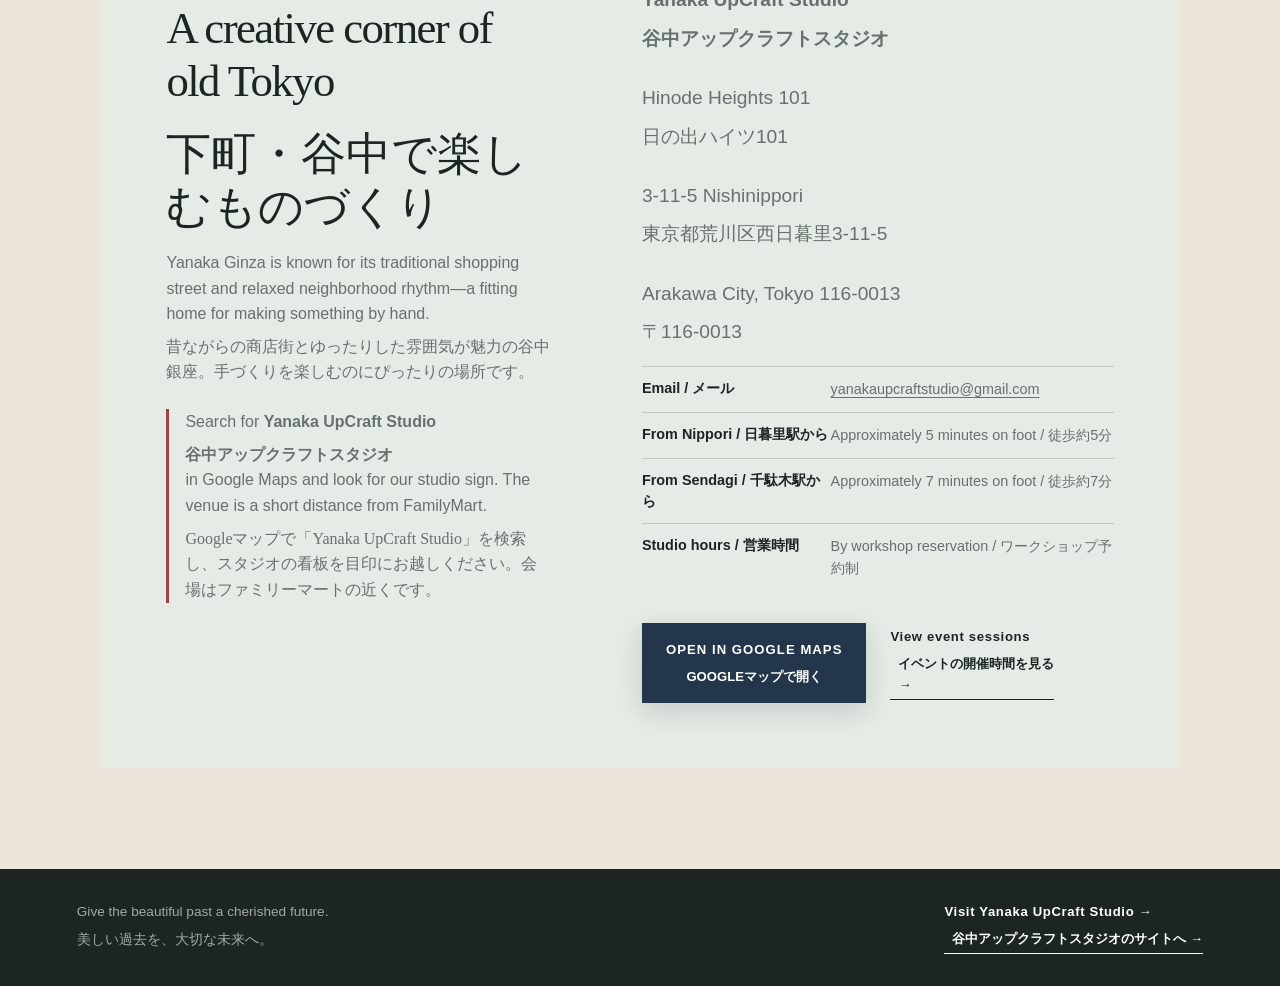
==== commit 0aeaaa2e: "Add one-hour duration to Hi5 event details" ====
--- a/hi5/index.html
+++ b/hi5/index.html
@@ -15,10 +15,10 @@
 <div class="collaboration-logos" aria-label="Hi5 in collaboration with Yanaka UpCraft Studio"><img src="../images/yanaka-upcraft-logo-circle.png" alt="Yanaka UpCraft Studio / 谷中アップクラフトスタジオ"><span class="collaboration-x" aria-label="in collaboration with / コラボレーション">X</span><div class="hi5-logo-frame"><img src="hi5-logo.png" alt="Hi5 English / Hi5英会話"></div></div>
 <p class="eyebrow">Special Collaboration Event<span class="translation" lang="ja">スペシャルコラボイベント</span></p><h1 id="event-title">Hi5 comes to<br>Yanaka UpCraft Studio</h1><p>Reconnect, create, and give beautiful Japanese textiles a new life.<span class="translation" lang="ja">再会を楽しみながら、手づくりで美しい和の布に新しい命を吹き込みましょう。</span></p><a class="button" href="#sessions">Choose your session ↓<span class="translation" lang="ja">参加する時間を選ぶ ↓</span></a>
 </section>
-<div class="workshop-photo-band opening-photos"><figure><img src="photos/workshop-7.jpg" alt="Choosing from colorful Japanese textiles / 色とりどりの和の布を選ぶ様子" loading="lazy" width="1086" height="724"></figure><figure><img src="photos/workshop-6.jpg" alt="Finished colorful fabric crafts displayed by the window / 窓辺に並ぶ色鮮やかな布の作品" loading="lazy" width="1086" height="724"></figure></div><section class="event-details" aria-label="Event details"><div><span>When<span class="translation" lang="ja">開催日</span></span><strong><time datetime="2026-11-15">Sunday, November 15, 2026<span class="translation" lang="ja">2026年11月15日（日）</span></time></strong></div><div><span>Where<span class="translation" lang="ja">会場</span></span><strong>Yanaka UpCraft Studio<span class="translation" lang="ja">谷中アップクラフトスタジオ</span></strong><a href="#visit">Directions to the studio ↗<span class="translation" lang="ja">スタジオへのアクセス ↗</span></a></div><div><span>Session size<span class="translation" lang="ja">各回の定員</span></span><strong>Up to 4 participants<span class="translation" lang="ja">最大4名</span></strong><p>Ages 8 and up<span class="translation" lang="ja">対象年齢：8歳以上</span></p><small>Up to 4 children with 2 parents watching is also possible.<span class="translation" lang="ja">お子さま4名までの参加に、保護者2名が見学する形も可能です。</span></small></div></section>
+<div class="workshop-photo-band opening-photos"><figure><img src="photos/workshop-7.jpg" alt="Choosing from colorful Japanese textiles / 色とりどりの和の布を選ぶ様子" loading="lazy" width="1086" height="724"></figure><figure><img src="photos/workshop-6.jpg" alt="Finished colorful fabric crafts displayed by the window / 窓辺に並ぶ色鮮やかな布の作品" loading="lazy" width="1086" height="724"></figure></div><section class="event-details" aria-label="Event details"><div><span>When<span class="translation" lang="ja">開催日</span></span><strong><time datetime="2026-11-15">Sunday, November 15, 2026<span class="translation" lang="ja">2026年11月15日（日）</span></time></strong><p>1-hour workshop<span class="translation" lang="ja">所要時間：1時間</span></p></div><div><span>Where<span class="translation" lang="ja">会場</span></span><strong>Yanaka UpCraft Studio<span class="translation" lang="ja">谷中アップクラフトスタジオ</span></strong><a href="#visit">Directions to the studio ↗<span class="translation" lang="ja">スタジオへのアクセス ↗</span></a></div><div><span>Session size<span class="translation" lang="ja">各回の定員</span></span><strong>Up to 4 participants<span class="translation" lang="ja">最大4名</span></strong><p>Ages 8 and up<span class="translation" lang="ja">対象年齢：8歳以上</span></p><small>Up to 4 children with 2 parents watching is also possible.<span class="translation" lang="ja">お子さま4名までの参加に、保護者2名が見学する形も可能です。</span></small></div></section>
 <section class="daniel-session"><p class="eyebrow">Craft with Daniel<span class="translation" lang="ja">ダニエルと一緒にクラフト体験</span></p><h2>See Daniel. Create together. Practise English.<span class="translation" lang="ja">ダニエルに会って、一緒に作って、英語も楽しもう。</span></h2><p>Your session will be with Daniel, in English—a chance to see Daniel again and enjoy a bonus English lesson while you create!<span class="translation" lang="ja">当日はダニエルが英語でワークショップを行います。ダニエルとの再会を楽しみながら、ものづくりと一緒に英語のプチレッスンも楽しめる特別な機会です！</span></p></section>
 <div class="workshop-photo-band making-photos"><figure><img src="photos/workshop-1.jpg" alt="Guest smoothing colorful kimono fabric / 色鮮やかな着物の布を整える参加者" loading="lazy" width="768" height="1024"></figure><figure><img src="photos/workshop-2.jpg" alt="Wrapping a notebook cover with kimono fabric / 着物の布でノートの表紙を包む様子" loading="lazy" width="1086" height="724"></figure><figure><img src="photos/workshop-3.jpg" alt="Opening a handmade fabric-covered notebook / 手づくりの布張りノートを開く様子" loading="lazy" width="768" height="1024"></figure></div><section class="event-offer"><p class="eyebrow">The Hi5 special discount<span class="translation" lang="ja">Hi5限定の特別割引</span></p><h2>A special rate,<br>just for this gathering.<span class="translation" lang="ja">このイベントだけの<br>特別料金。</span></h2><div class="price-options"><div><span>Regular price<span class="translation" lang="ja">通常料金</span></span><p class="regular-price">¥9,900 <small>per person<span class="translation" lang="ja">お一人様</span></small></p></div><div><span>Hi5 event price<span class="translation" lang="ja">Hi5特別料金</span></span><p class="offer-value">¥7,000 <small>per person<span class="translation" lang="ja">お一人様</span></small></p></div><div><span>If all 24 spots are booked<span class="translation" lang="ja">全24枠が満席になった場合</span></span><p class="offer-value">¥6,000 <small>per person<span class="translation" lang="ja">お一人様</span></small></p></div></div><p>Everyone’s event price drops to ¥6,000 per person if all 24 participant spots are booked. Daniel will confirm the final price.<span class="translation" lang="ja">全24枠のご予約が埋まると、皆さまの参加費がお一人様6,000円になります。最終的な料金はダニエルからご案内します。</span></p><p><strong>Pay Daniel at the time of the event.<span class="translation" lang="ja">お支払いはイベント当日、ダニエルへお願いします。</span></strong></p></section>
-<div class="workshop-photo-band process-photos"><figure><img src="photos/workshop-4.jpg" alt="Working with orange patterned Japanese fabric / オレンジ色の和柄の布で制作する様子" loading="lazy" width="1086" height="724"></figure><figure><img src="photos/workshop-5.jpg" alt="Folding patterned fabric over a notebook cover / ノートの表紙に和柄の布を折り込む様子" loading="lazy" width="1086" height="724"></figure></div><section class="event-sessions" id="sessions" aria-labelledby="sessions-title"><p class="eyebrow">November 15 · Six sessions · Four spots each<span class="translation" lang="ja">11月15日・全6回・各回4名</span></p><h2 id="sessions-title">Find a time to create.<span class="translation" lang="ja">ご希望の時間をお選びください。</span></h2><p>Choose a session, then email Daniel to reserve your spot. Availability is updated manually as bookings are confirmed.<span class="translation" lang="ja">ご希望の回を選び、ダニエルへメールでご予約ください。空き状況はご予約の確定に合わせて手動で更新します。</span></p><p><strong>Ages 8 and up. Places are offered on a first-come, first-served basis.<span class="translation" lang="ja">対象年齢は8歳以上です。お申し込みは先着順で受け付けます。</span></strong></p><div id="event-schedule" class="event-slot-list" aria-live="polite"><p>Loading session availability…<span class="translation" lang="ja">空き状況を読み込み中…</span></p></div><noscript><p>Sessions: 9:00, 10:30, 13:00, 14:30, 16:00 and 17:30. Maximum 4 participants per session. Email Daniel for current availability.<span class="translation" lang="ja">開催時間：9:00、10:30、13:00、14:30、16:00、17:30。各回最大4名。最新の空き状況はダニエルへメールでお問い合わせください。</span></p></noscript><p class="small">An email request does not reserve a place. Daniel will confirm your booking personally.<span class="translation" lang="ja">メールを送った時点では予約は確定しません。ダニエルからの返信をもってご予約確定となります。</span></p></section>
+<div class="workshop-photo-band process-photos"><figure><img src="photos/workshop-4.jpg" alt="Working with orange patterned Japanese fabric / オレンジ色の和柄の布で制作する様子" loading="lazy" width="1086" height="724"></figure><figure><img src="photos/workshop-5.jpg" alt="Folding patterned fabric over a notebook cover / ノートの表紙に和柄の布を折り込む様子" loading="lazy" width="1086" height="724"></figure></div><section class="event-sessions" id="sessions" aria-labelledby="sessions-title"><p class="eyebrow">November 15 · Six 1-hour sessions · Four spots each<span class="translation" lang="ja">11月15日・全6回・各回1時間・4名</span></p><h2 id="sessions-title">Find a time to create.<span class="translation" lang="ja">ご希望の時間をお選びください。</span></h2><p>Choose a session, then email Daniel to reserve your spot. Availability is updated manually as bookings are confirmed.<span class="translation" lang="ja">ご希望の回を選び、ダニエルへメールでご予約ください。空き状況はご予約の確定に合わせて手動で更新します。</span></p><p><strong>Ages 8 and up. Places are offered on a first-come, first-served basis.<span class="translation" lang="ja">対象年齢は8歳以上です。お申し込みは先着順で受け付けます。</span></strong></p><div id="event-schedule" class="event-slot-list" aria-live="polite"><p>Loading session availability…<span class="translation" lang="ja">空き状況を読み込み中…</span></p></div><noscript><p>Sessions: 9:00, 10:30, 13:00, 14:30, 16:00 and 17:30. Maximum 4 participants per session. Email Daniel for current availability.<span class="translation" lang="ja">開催時間：9:00、10:30、13:00、14:30、16:00、17:30。各回最大4名。最新の空き状況はダニエルへメールでお問い合わせください。</span></p></noscript><p class="small">An email request does not reserve a place. Daniel will confirm your booking personally.<span class="translation" lang="ja">メールを送った時点では予約は確定しません。ダニエルからの返信をもってご予約確定となります。</span></p></section>
 <div class="workshop-photo-band finished-photos"><figure><img src="photos/workshop-8.jpg" alt="Finishing a red floral fabric-covered notebook / 赤い花柄の布張りノートを仕上げる様子" loading="lazy" width="1086" height="724"></figure><figure><img src="photos/workshop-9.jpg" alt="Holding a finished orange patterned notebook / 完成したオレンジ色の和柄ノート" loading="lazy" width="1086" height="724"></figure></div><section class="event-contact" id="contact"><div><p class="eyebrow">Let’s make it happen<span class="translation" lang="ja">ご予約・お問い合わせ</span></p><h2>Request your place.<span class="translation" lang="ja">参加のお申し込みはこちら。</span></h2><p>For ages 8 and up. First come, first served—email Daniel to request your preferred session.<span class="translation" lang="ja">8歳以上の方が対象です。先着順となりますので、ご希望の時間をダニエルへメールでお知らせください。</span></p><p>Contact Daniel by email to reserve your spot. Include your name, preferred session time, number of participants, and whether parents will be watching. Daniel will reply personally to confirm your booking.<span class="translation" lang="ja">ご予約はダニエルへメールでお願いします。お名前、ご希望の時間、参加人数、保護者の見学の有無をお知らせください。ダニエルから返信し、ご予約を確認します。</span></p><p><strong>Sending an inquiry does not reserve a place.<span class="translation" lang="ja">お問い合わせの送信だけでは予約は確定しません。</span></strong> Your booking is confirmed only after your host approves it and sends confirmation.<span class="translation" lang="ja">ダニエルがご予約を承認し、確認の返信をお送りした時点で確定となります。</span></p></div><div class="contact-box"><a class="button" id="booking-email" href="mailto:yanakaupcraftstudio@gmail.com?subject=School%20event%20booking%20inquiry&body=Name%3A%0ASchool%20connection%3A%0ANumber%20of%20attendees%3A%0AQuestions%3A">Email to request a booking ↗<span class="translation" lang="ja">メールで予約を申し込む ↗</span></a><a class="email-address" href="mailto:yanakaupcraftstudio@gmail.com">yanakaupcraftstudio@gmail.com</a><p>Hinode Heights 101<span class="translation" lang="ja">日の出ハイツ101</span><br>3-11-5 Nishinippori, Arakawa City<span class="translation" lang="ja">東京都荒川区西日暮里3-11-5</span><br>Tokyo 116-0013<span class="translation" lang="ja">〒116-0013</span></p><a class="text-link" href="../#visit">Plan your visit →<span class="translation" lang="ja">アクセスを見る →</span></a></div></section>
     <section class="visit section" id="visit">
       <div class="location-callout"><strong>Conveniently located just one block from Yanaka Ginza</strong><span lang="ja">谷中銀座からわずか1ブロックの便利な立地</span></div>
